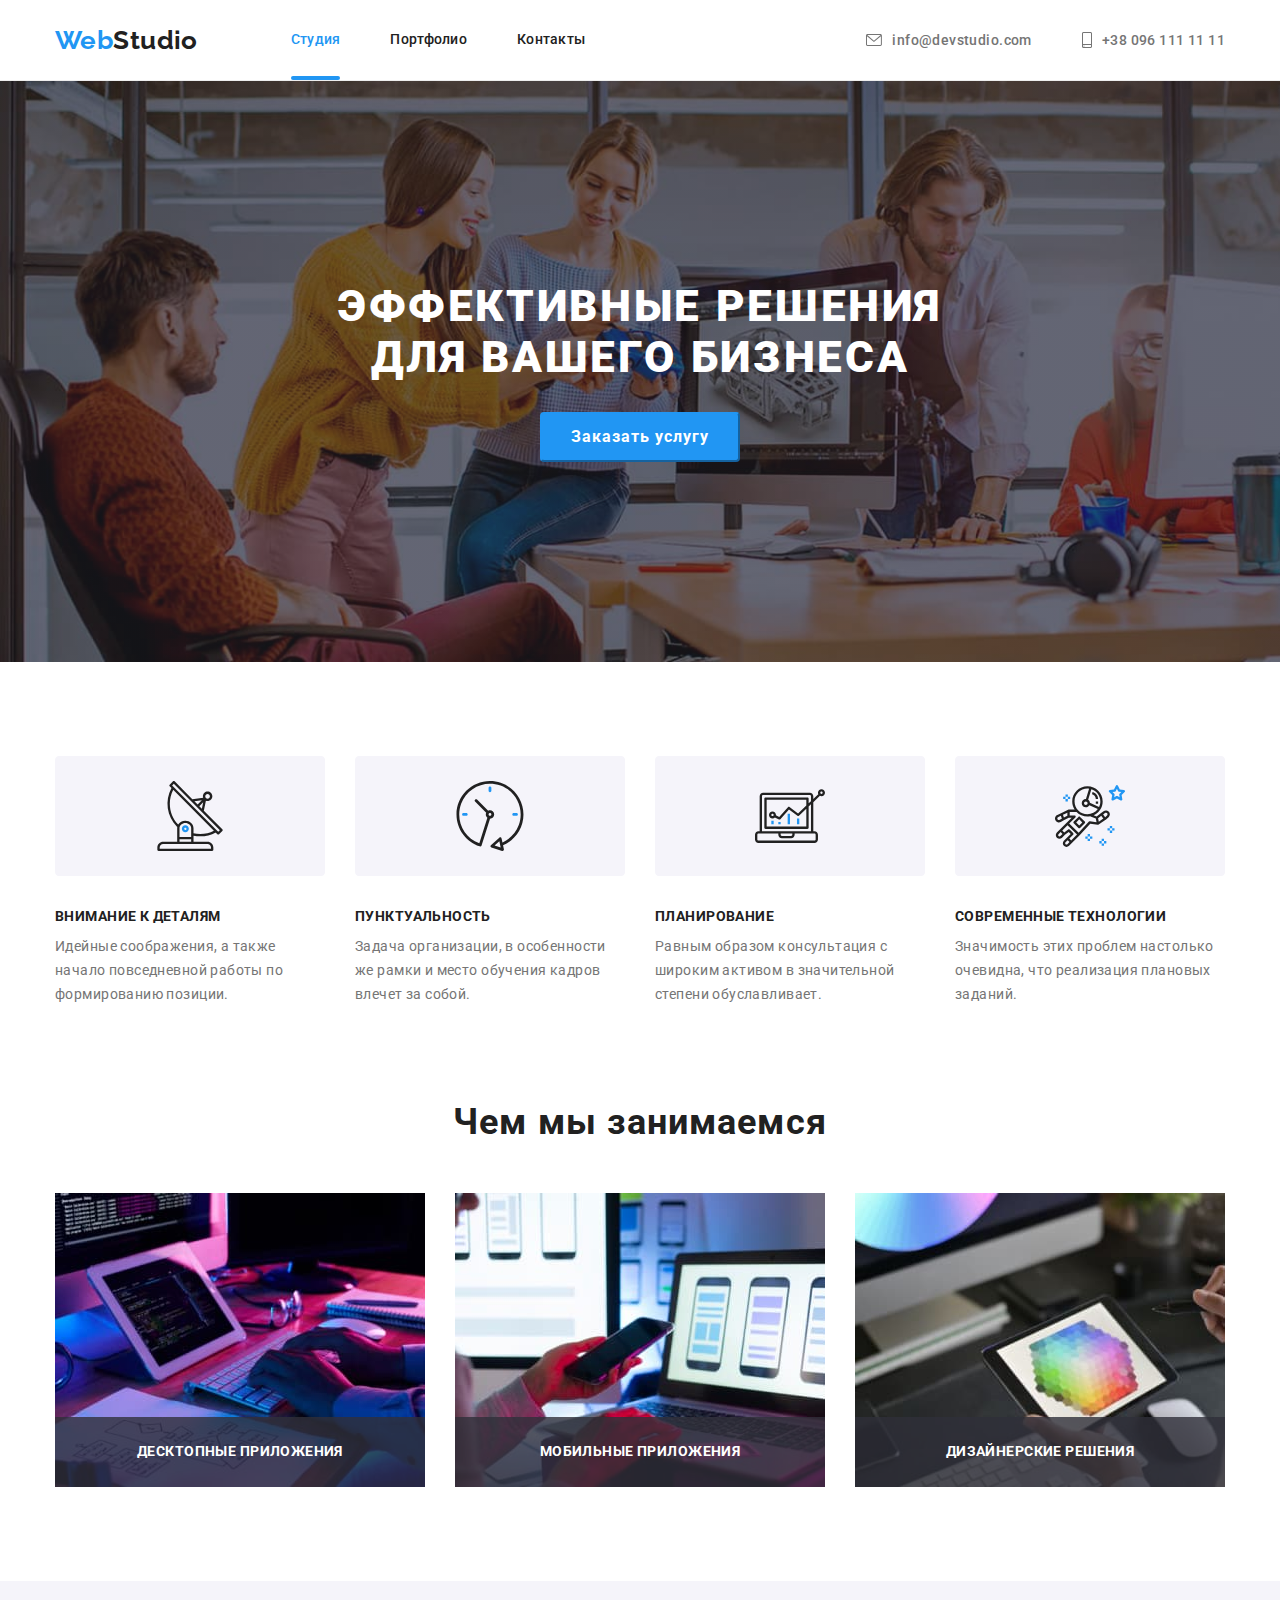
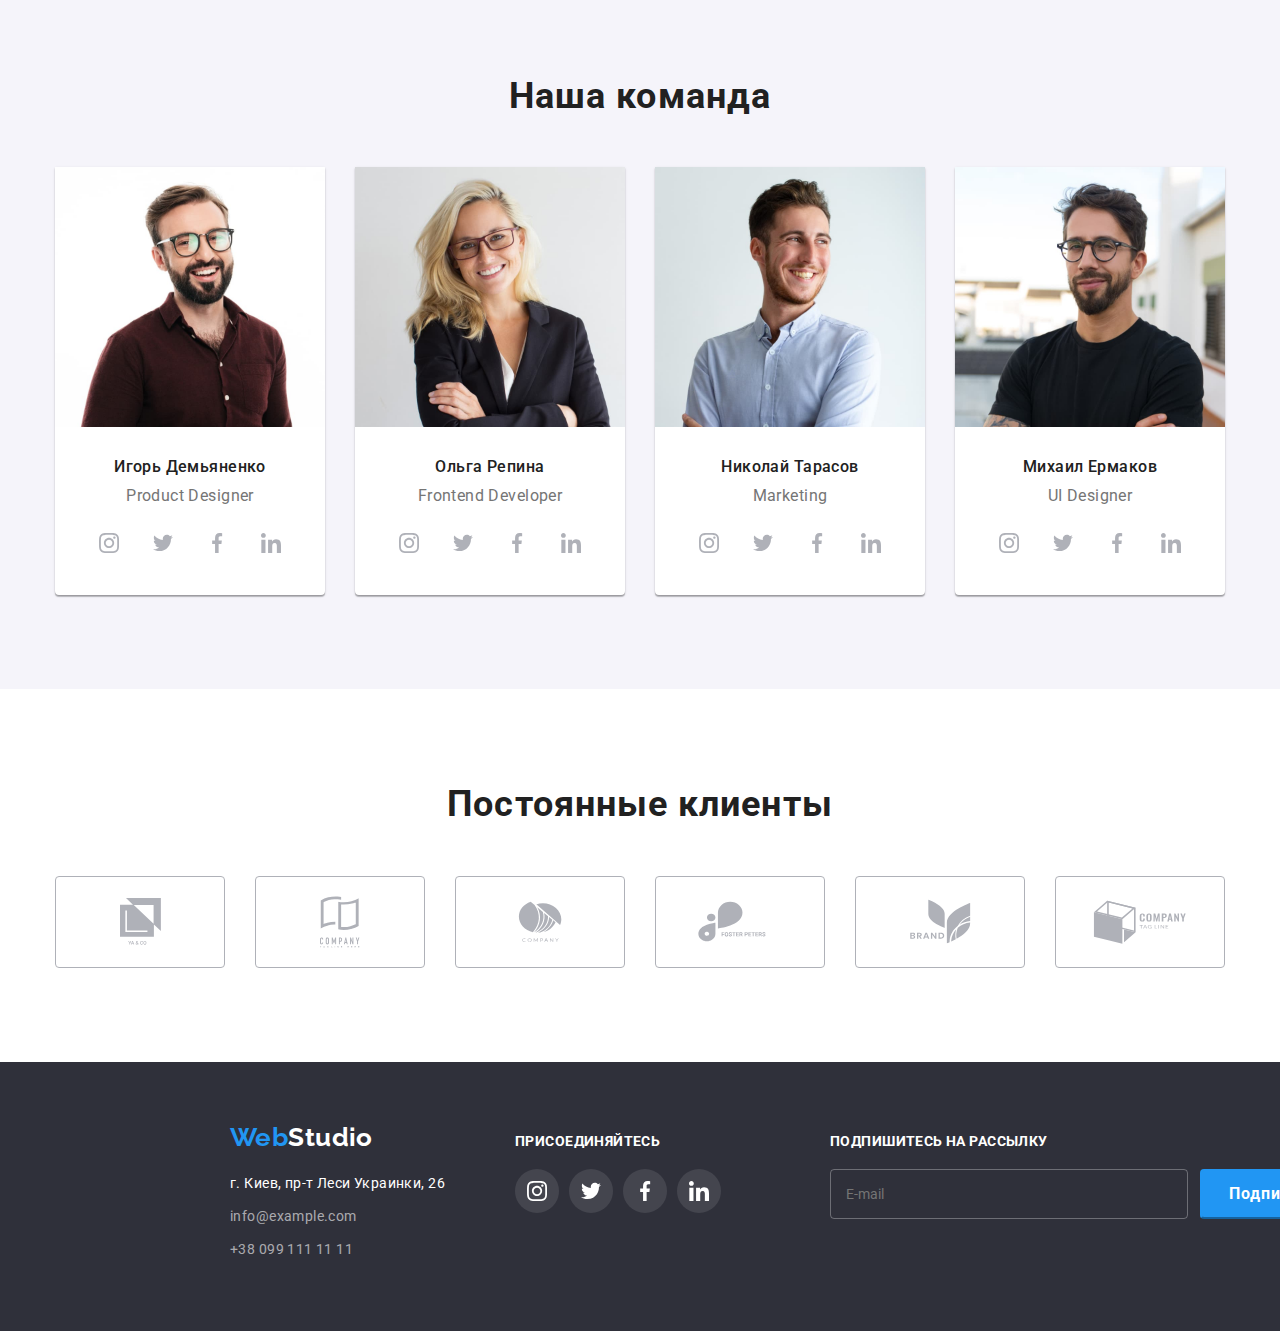
==== index.html @ 6d7db330 "final version" ====
<!DOCTYPE html>
<html lang="ru">
<head>
    <meta charset="UTF-8">
    <meta http-equiv="X-UA-Compatible" content="IE=edge">
    <meta name="viewport" content="width=device-width, initial-scale=1.0">
    <link rel="preconnect" href="https://fonts.googleapis.com">
    <link rel="preconnect" href="https://fonts.gstatic.com" crossorigin>
    <link href="https://fonts.googleapis.com/css2?family=Raleway:wght@700&family=Roboto:wght@400;500;700;900&display=swap" rel="stylesheet">
    <title>Студия</title>
    <link rel="stylesheet" href="https://cdnjs.cloudflare.com/ajax/libs/modern-normalize/1.1.0/modern-normalize.css">
    <link rel="stylesheet" href="./css/styles.css">
</head>
<body>
    

    <header class="header">
        <div class="container">
            <a href="/" class="header-logo">Web<span class="header-logo2">Studio</span></a>
        <nav class="header-nav">
            <ul class="header-nav-list list">
                <li class="header-nav-item"><a href="./index.html" class="header-nav-link link current">Студия</a></li>
                <li class="header-nav-item"><a href="./portfolio.html" class="header-nav-link link ">Портфолио</a></li>
                <li class="header-nav-item"><a href="" class="header-nav-link link">Контакты</a></li>
            </ul>
        </nav>

        <ul class="header-list list">
            <li class="header-contact-item"><a href="mailto:info@devstudio.com" class="header-contact link">
                <svg width="16" height="12" class="header-icon">
                    <use href="./images/symbol-defs.svg#icon-envelope"></use>
                </svg>
                info@devstudio.com</a></li>
            <li class="header-contact-item"><a href="tel:+380961111111" class="header-contact link">
                <svg width="10" height="16" class="header-icon">
                    <use href="./images/symbol-defs.svg#icon-smartphone"></use>
                </svg>
                +38 096 111 11 11</a></li>
        </ul>
    </div>
    </header>

    <main>
        <section class="hero">
            <div class="container">
            <h1 class="hero-title">Эффективные решения <br> для вашего бизнеса</h1>
            <button type="button" class="hero-btn calltoaction-btn " data-modal-open >Заказать услугу</button>
            </div>
        </section>
            

        <section class="advantages section">
            <div class="container">
            <h2 class="visually-hidden">Наши преимущества</h2>
        <ul class="advantages-list">
            <li class="advantages-item list">
                <svg class="advantages-icon">
                    <use href="./images/symbol-defs.svg#icon-antenna"></use>
                </svg>
            <h3 class="advantages-list-headers h3">Внимание к деталям</h3>
            <p class="advantages-list-text">Идейные соображения, а также начало повседневной работы по формированию позиции.</p>
            </li>
            <li class="advantages-item list">
                <svg class="advantages-icon">
                    <use href="./images/symbol-defs.svg#icon-clock"></use>
                </svg>
            <h3 class="advantages-list-headers h3">Пунктуальность</h3>
            <p class="advantages-list-text">Задача организации, в особенности же рамки и место обучения кадров влечет за собой.</p>
            </li>
            <li class="advantages-item list">
                <svg class="advantages-icon">
                    <use href="./images/symbol-defs.svg#icon-diagram"></use>
                </svg>
            <h3 class="advantages-list-headers h3">Планирование</h3>
            <p class="advantages-list-text">Равным образом консультация с широким активом в значительной степени обуславливает.</p>
            </li>
            <li class="advantages-item list">
                <svg class="advantages-icon">
                    <use href="./images/symbol-defs.svg#icon-astronaut"></use>
                </svg>
            <h3 class="advantages-list-headers h3">Современные технологии</h3>
            <p class="advantages-list-text">Значимость этих проблем настолько очевидна, что реализация плановых заданий.</p>
            </li>
        </ul>
        </div>
        </section>
        

        <section class="whatwedo section">
            <div class="container">
            <h2 class="whatwedo-title basic-title">Чем мы занимаемся</h2>
            <ul class="whatwedo-list list">
                <!-- <li class="whatwedo-item" >
                    <div class="whatwedo-item-description">
                    <img src="./images/actions1.jpg" alt="Десктопные приложения" width="370" class="whatwedo-img">
                    <p class="whatwedo-item-title h3">Десктопные приложения</p>
                    </div>
                </li> -->
                <li class="whatwedo-item" >
                    <img src="./images/actions1.jpg" alt="Десктопные приложения" width="370" class="whatwedo-img">
                    <p class="whatwedo-item-title h3">Десктопные приложения</p>
                </li>
                <li class="whatwedo-item" >
                   <img src="./images/actions2.jpg" alt="Мобильные приложения" width="370" class="whatwedo-img">
                    <p class="whatwedo-item-title h3">Мобильные приложения</p>
                </li>
                <li class="whatwedo-item" >
                    <img src="./images/actions3.jpg" alt="Дизайнерские решения" width="370" class="whatwedo-img">
                    <p class="whatwedo-item-title h3">Дизайнерские решения</p>
                </li>
            </ul>
            </div>
        </section>

        <section class="team section">
            <div class="container">
            <h2 class="team-title basic-title">Наша команда</h2>
            <ul class="team-list">
                <li class="team-list-item list">
                    <div class="team-description">
                    <img src="./images/team1.jpg" alt="Дизайнер" width="270" class="team-list-photo">
                    <div class="team-desctiption-text">
                    <p class="team-list-header">Игорь Демьяненко</p>
                    <p class="team-list-text">Product Designer</p>
                    <ul class="team-socmed-list list">
                        <li class="team-socmed-list-item"><a href="" class="team-socmed-item socmed-item">
                            <svg class="socmed-icon">
                                <use href="./images/symbol-defs.svg#icon-instagram"></use>
                            </svg>
                        </a></li>
                        <li class="team-socmed-list-item"><a href="" class="team-socmed-item socmed-item">
                            <svg class="socmed-icon">
                                <use href="./images/symbol-defs.svg#icon-twitter"></use>
                            </svg>
                        </a></li>
                        <li class="team-socmed-list-item"><a href="" class="team-socmed-item socmed-item">
                            <svg class="socmed-icon">
                                <use href="./images/symbol-defs.svg#icon-facebook"></use>
                            </svg>
                        </a></li>
                        <li class="team-socmed-list-item"><a href="" class="team-socmed-item socmed-item">
                            <svg class="socmed-icon">
                                <use href="./images/symbol-defs.svg#icon-linkedin"></use>
                            </svg>
                        </a></li>    
                        </ul>
                    </div>
                    </div>
                </li>
                <li class="team-list-item list">
                    <div class="team-description">
                    <img src="./images/team2.jpg" alt="Разработчик" width="270" class="team-list-photo">
                    <div class="team-desctiption-text">
                    <h3 class="team-list-header">Ольга Репина</h3>
                    <p class="team-list-text">Frontend Developer</p>
                    <ul class="team-socmed-list list">
                        <li class="team-socmed-list-item"><a href="" class="team-socmed-item socmed-item">
                            <svg class="socmed-icon">
                                <use href="./images/symbol-defs.svg#icon-instagram"></use>
                            </svg>
                        </a></li>
                        <li class="team-socmed-list-item"><a href="" class="team-socmed-item socmed-item">
                            <svg class="socmed-icon">
                                <use href="./images/symbol-defs.svg#icon-twitter"></use>
                            </svg>
                        </a></li>
                        <li class="team-socmed-list-item"><a href="" class="team-socmed-item socmed-item">
                            <svg class="socmed-icon">
                                <use href="./images/symbol-defs.svg#icon-facebook"></use>
                            </svg>
                        </a></li>
                        <li class="team-socmed-list-item"><a href="" class="team-socmed-item socmed-item">
                            <svg class="socmed-icon">
                                <use href="./images/symbol-defs.svg#icon-linkedin"></use>
                            </svg>
                        </a></li>    
                        </ul>
                    </div>
                    </div>
                </li>
                <li class="team-list-item list">
                    <div class="team-description">
                    <img src="./images/team3.jpg" alt="Маркетолог" width="270" class="team-list-photo">
                    <div class="team-desctiption-text">
                    <h3 class="team-list-header">Николай Тарасов</h3>
                    <p class="team-list-text">Marketing</p>
                    <ul class="team-socmed-list list">
                        <li class="team-socmed-list-item"><a href="" class="team-socmed-item socmed-item">
                            <svg class="socmed-icon">
                                <use href="./images/symbol-defs.svg#icon-instagram"></use>
                            </svg>
                        </a></li>
                        <li class="team-socmed-list-item"><a href="" class="team-socmed-item socmed-item">
                            <svg class="socmed-icon">
                                <use href="./images/symbol-defs.svg#icon-twitter"></use>
                            </svg>
                        </a></li>
                        <li class="team-socmed-list-item"><a href="" class="team-socmed-item socmed-item">
                            <svg class="socmed-icon">
                                <use href="./images/symbol-defs.svg#icon-facebook"></use>
                            </svg>
                        </a></li>
                        <li class="team-socmed-list-item"><a href="" class="team-socmed-item socmed-item">
                            <svg class="socmed-icon">
                                <use href="./images/symbol-defs.svg#icon-linkedin"></use>
                            </svg>
                        </a></li>    
                        </ul>
                    </div>
                    </div>
                </li>
                <li class="team-list-item list">
                    <div class="team-description">
                    <img src="./images/team4.jpg" alt="UI дизайнер" width="270" class="team-list-photo">
                        <div class="team-desctiption-text">
                    <h3 class="team-list-header">Михаил Ермаков</h3>
                    <p class="team-list-text">UI Designer</p>
                    <ul class="team-socmed-list list">
                        <li class="team-socmed-list-item"><a href="" class="team-socmed-item socmed-item">
                            <svg class="socmed-icon">
                                <use href="./images/symbol-defs.svg#icon-instagram"></use>
                            </svg>
                        </a></li>
                        <li class="team-socmed-list-item"><a href="" class="team-socmed-item socmed-item">
                            <svg class="socmed-icon">
                                <use href="./images/symbol-defs.svg#icon-twitter"></use>
                            </svg>
                        </a></li>
                        <li class="team-socmed-list-item"><a href="" class="team-socmed-item socmed-item">
                            <svg class="socmed-icon">
                                <use href="./images/symbol-defs.svg#icon-facebook"></use>
                            </svg>
                        </a></li>
                        <li class="team-socmed-list-item"><a href="" class="team-socmed-item socmed-item">
                            <svg class="socmed-icon">
                                <use href="./images/symbol-defs.svg#icon-linkedin"></use>
                            </svg>
                        </a></li>    
                        </ul>
                        </div>        
                    </div>
                </li>
            </ul>
        </div>
        </section>
        <section class="clients section">
            <div class="container">
                <h2 class="basic-title">Постоянные клиенты</h2>
                <ul class="clients-list list">
                    <li class="clients-item">
                        <a href="" class="clients-link">
                            <svg class="clients-icon"  width="41px" height="47px">
                                <use href="./images/symbol-defs.svg#icon-yaco"></use>
                            </svg>
                        </a>
                    </li>
                    <li class="clients-item">
                        <a href="" class="clients-link">
                            <svg class="clients-icon" width="40px" height="52px">
                                <use href="./images/symbol-defs.svg#icon-union"></use>
                            </svg>
                        </a>
                    </li>
                    <li class="clients-item">
                        <a href="" class="clients-link">
                            <svg class="clients-icon" width="44px" height="41px">
                                <use href="./images/symbol-defs.svg#icon-object"></use>
                            </svg>
                        </a>
                    </li>
                    <li class="clients-item">
                        <a href="" class="clients-link">
                            <svg class="clients-icon" width="84px" height="41px">
                                <use href="./images/symbol-defs.svg#icon-foster"></use>
                            </svg>
                        </a>
                    </li>
                    <li class="clients-item">
                        <a href="" class="clients-link">
                            <svg class="clients-icon" width="63px" height="45px">
                                <use href="./images/symbol-defs.svg#icon-brand"></use>
                            </svg>
                        </a>
                    </li>
                    <li class="clients-item">
                        <a href="" class="clients-link">
                            <svg class="clients-icon" width="94px" height="44px">
                                <use href="./images/symbol-defs.svg#icon-company"></use>
                            </svg>
                        </a>
                    </li>
                </ul>
            </div>
        </section>        
    </main>
    
        <footer class="footer">
            <div class="container footer-wrap">
                <div>
                <a href="/" class="footer-logo">Web<span class="footer-logo2">Studio</span></a>
                <address>
                    <ul class="footer-list list">
                        <li class="footer-item"><a href="https://goo.gl/maps/zTZSHsierRrtgQWT7" target="_blank" rel="noopener noindex nofollow" class="footer-link address">г. Киев, пр-т Леси Украинки, 26 </a></li>
                        <li class="footer-item contact"><a href="mailto:info@example.com" class="footer-link contact">info@example.com</a></li>
                        <li class="footer-item"><a href="tel:+380991111111" class="footer-link contact">+38 099 111 11 11</a></li>
                    </ul>
                </address>
                </div>

                <div class="footer-social">
                <p class="footer-title h3">Присоединяйтесь</p>
                <ul class="footer-socmed-list list ">
                    <li class="footer-socmed-list-item"><a href="" class="footer-socmed-item socmed-item">
                        <svg class="socmed-icon">
                            <use href="./images/symbol-defs.svg#icon-instagram"></use>
                        </svg>
                    </a></li>
                    <li class="footer-socmed-list-item"><a href="" class="footer-socmed-item socmed-item">
                        <svg class="socmed-icon">
                            <use href="./images/symbol-defs.svg#icon-twitter"></use>
                        </svg>
                    </a></li>
                    <li class="footer-socmed-list-item"><a href="" class="footer-socmed-item socmed-item">
                        <svg class="socmed-icon">
                            <use href="./images/symbol-defs.svg#icon-facebook"></use>
                        </svg>
                    </a></li>
                    <li class="footer-socmed-list-item"><a href="" class="footer-socmed-item socmed-item">
                        <svg class="socmed-icon">
                            <use href="./images/symbol-defs.svg#icon-linkedin"></use>
                        </svg>
                    </a></li>    
                    </ul>    
                </div>

                <div class="subscription">
                <p class="footer-title h3">Подпишитесь на рассылку</p>
                <form class="subscription-form">
                    <input type="email" name="user-email" placeholder="E-mail" class="user-email-inp" >
                    <button type="submit" class="calltoaction-btn subscribe-btn">Подписаться
                    <svg class="sub-svg"> 
                        <use href="./images/symbol-defs.svg#icon-send"></use>
                    </svg>
                    </button>
                </form>
                </div>
            </div>

        </footer>
        
        <div class="backdrop is-hidden" data-modal>
            <div class="modal">
                <p class="application-title">Оставьте свои данные, мы вам перезвоним</p> 
                <form class="application">
                    <div class="form-field">
                    <label class="application-input-title">Имя
                    <input type="text" class="application-input">
                    <svg class="app-svg">
                        <use href="./images/symbol-defs.svg#icon-person"></use>
                    </svg>
                    </label>
                    </div>
                        <div class="form-field">
                        <label class="application-input-title" >Телефон
                        <input type="tel" class="application-input">
                        <svg class="app-svg">
                        <use href="./images/symbol-defs.svg#icon-phone"></use>
                        </svg>
                        </label>
                        </div>
                    <div class="form-field">
                    <label class="application-input-title">Почта
                    <input type="email" class="application-input">
                    <svg class="app-svg">
                        <use href="./images/symbol-defs.svg#icon-email"></use>
                    </svg>
                    </label>
                    </div>
                            <div class="form-field">
                            <label class="application-input-title" >Комментарий
                            <textarea placeholder="Введите текст" class="application-comment"></textarea>
                            </label>
                            </div>
                            <div class="form-field form-field__checkbox">    
                                <input type="checkbox" name="policy" id="policy" value="" class="visually-hidden input-check"/>
                                <label for="policy" class="check-label">
                                    <svg class="check-svg" width="11" height="8">
                                        <use href="./images/symbol-defs.svg#icon-check"></use>
                                    </svg>
                                    Соглашаюсь с рассылкой и принимаю &ensp; <a href="/" class="policy-link"> Условия договора</a>
                                </label>
                            </div>    
                                <button type="submit" class="calltoaction-btn appl-btn">Отправить</button>
                </form>
                   <button class="modal-close-btn" data-modal-close>
                    <svg class="modal-close-btn-img">
                        <use href="./images/symbol-defs.svg#icon-close-black"></use>
                    </svg>
                </button>  
            </div>
        </div>
        <script src="./js/modal.js"></script>
</body>
</html>
---- css/styles.css ----
:root {
    --maintext-color:#212121;
    --secondtext-color:#757575;
    --accent-color:#2196F3;
    --light-text-color:#FFFFFF;
    --background-dark-color:#2F303A;
    --background-medium-color:#F5F4FA;
    --background-light-color:#E5E5E5;
    --background-main-color:#FFFFFF;
    --typical-margin:30px;
    --typical-padding:94px;
    --transition-duration:250ms;
    --transition-function: cubic-bezier(0.4, 0, 0.2, 1);

}
body{
    /* display: block; */
    font-family: Roboto, sans-serif;
    color:var(--maintext-color);
    font-size: 14px;
    letter-spacing: 0.03em;
    background: var(--background-main-color);
    }

    a {
        text-decoration:none;
    }
    h1, h2, h3, h4, p, ul {
        margin: 0;
        padding-left: 0;
    }

    img{
        display: block;
        max-width: 100%;
        height: auto;
    }

    textarea {
        resize: none;
    }

    .section {
    padding-bottom:var(--typical-padding);
    padding-top:var(--typical-padding);   

    }
    .container{
        width: 1200px;
        padding-left: 15px;
        /* border: 1px solid black; */
        padding-right: 15px;
        margin: 0 auto;
        /* display: block; */
    }

    .btn{
        font-family: inherit;
        text-align: center;
        cursor: pointer;
        border: transparent;
        border-radius: 4px;
        /* transition: background var(--transition-duration) var(--transition-function); */
        }
        
        .btn:hover,
        .btn:focus {
            background:var(--accent-color);
            color:var(--light-text-color);
            box-shadow: 0px 3px 1px rgba(0, 0, 0, 0.1), 0px 1px 2px rgba(0, 0, 0, 0.08), 0px 2px 2px rgba(0, 0, 0, 0.12);
        }
            
        *:hover{
            transition: background var(--transition-duration) var(--transition-function), color var(--transition-duration) var(--transition-function),
            box-shadow var(--transition-duration) var(--transition-function);
        }
/* -----------------------------------------HEADER------------------------------------------------------ */
.header {
/* max-width: 1600px;
height:80px;
padding-top: 24px;
padding-bottom: 25px; */
border-bottom: 1px solid #EEEEEE;

    
        }
        
.header .container{
    display: flex;
    align-items: center;
    }

    .header-nav-item {

        
    }
.header-nav-item:not(:last-child){
    margin-right: 50px;
}

/* .header-nav-link:hover  */
.header-nav-link.current::after{
content: "";
position: absolute;
bottom: 0;
display: block;
width: 100%;
height: 4px;
background-color: var(--accent-color);
border-radius: 2px;
    /* position: absolute;
    content: "";
    display: block;
background-image: url("../images/hover.svg");
background-repeat: no-repeat;
background-size: 100%;
height: 4px;
width: 100%;
margin-top: 28px; */
}

.header-contact-item:not(:last-child){
    margin-right: 50px;
}

.header-logo {
font-family: 'Raleway';
font-weight: 700;
font-size: 26px;
line-height: 1.19;
color: var(--accent-color);
}
.header-logo2 {
    color: var(--maintext-color);  
    margin-right: 93px;  
    }
.header-nav-list{
display: flex;
font-weight: 500;
line-height: 1.14;
letter-spacing: 0.02em;

}


.header-nav-link {
    color: var(--maintext-color);
    display: block;
    position: relative;
    font-weight: 500;
  font-size: 14px;
  line-height: 1.14;
  letter-spacing: 0.02em;
  padding-top: 32px;
  padding-bottom: 32px;
          }

.header-nav-link:hover, 
.header-contact:hover,
.header-nav-link:focus,
.header-contact:focus {
    color: var(--accent-color);
}

.header-nav-link.current{
color:var(--accent-color);
}

.header-list{
    display: flex;
    margin-left: auto;
}

.list{
list-style: none;
}

.header-contact {
display: flex;
align-items: center;
color: var(--secondtext-color);
font-weight: 500;
padding-top: 32px;
padding-bottom: 32px;

}

.header-icon{
    fill: currentColor;
    margin-right: 10px;
}
/* .header-contact::before{
    display: inline-flex;
    content: "";
    background-size: contain;
    background-repeat: no-repeat;
    align-items: center;
    margin-right: 10px;
    height: 30px;
    width: 30px;
} */
  /*  .header-contact-item:nth-child(1)>.header-contact::before{
    //background-image: url("../images/envelope.svg");

} 

.header-contact-item:nth-child(2)>.header-contact::before{
    background-image: url("../images/smartphone.svg");
}  */
/* ---------------------------------------------HERO------------------------------------------- */
.hero {
    background:var(--background-dark-color);
    margin: 0 auto;
    max-width: 1600px;
    background-image: linear-gradient(to right, rgba(47, 48, 58, 0.4),rgba(47, 48, 58, 0.4)), url(../images/hero-img.jpg);
    background-repeat: no-repeat;
    background-size: cover;
    padding: 200px 0;
    }

.hero .container{
    justify-content: center;
    }

.hero-title{
font-weight: 900;
font-size: 44px;
line-height: 1,36;
text-align: center;
letter-spacing: 0.06em;
text-transform: uppercase;
color: var(--light-text-color);
margin-bottom: var(--typical-margin);
}

.calltoaction-btn {
display: flex;
min-width: 200px;
height: 50px;
border-radius: 4px;
background: var(--accent-color);
font-family: inherit;
font-weight: 700;
font-size: 16px;
line-height: 1.88;
letter-spacing: 0.06em;
align-items: center;
justify-content: center;
color: var(--light-text-color);
margin: auto;
border-color: var(--accent-color);

}


.hero-btn:hover{
    background: var(--background-medium-color);
    color: var(--maintext-color);
}
/* -----------------------------------------------ADVANTAGES---------------------------------------------- */

.visually-hidden {
    clip: rect(0 0 0 0);
    clip-path: inset(50%);
    height: 1px;
    overflow: hidden;
    position: absolute;
    white-space: nowrap;
    width: 1px;
    }

.advantages-list{
    display: flex;
}

.advantages-item:not(:first-child){
    margin-left: 30px;
}

.h3{
    font-weight: 700;
    font-size: 14px;
    line-height: 1.14;
    text-transform: uppercase;
    margin-bottom: 10px;
}
.advantages-list-headers{

}

.advantages-list-text{
    max-width: 270px;
line-height: 1.71;
color: var(--secondtext-color);
}

.advantages-icon{
width: 270px;
height: 120px;
margin-bottom: var(--typical-margin);
}

.whatwedo{
    padding-top: 0;
    }

.whatwedo-list{
    display: flex;
}

.whatwedo-item {
    position: relative;
}

.whatwedo-item:not(:first-child) {
    margin-left: var(--typical-margin);
}

.whatwedo-item-title {
    position: absolute;
    display: flex;
    text-align: center;
    
    align-items: center;
    justify-content: center;
    margin-bottom: 0;
    bottom: 0;
    width: 100%;
    height: 70px;
    color: var(--light-text-color);
    background-color: rgba(47, 48, 58, 0.8);
    
}
    
    
.team{
background: var(--background-medium-color);
}

.basic-title{
font-size: 36px;
line-height: 1.17;
text-align: center;
margin-bottom: 50px;
letter-spacing: 0.03em;
}
.team-list{
    display: flex;
    flex-basis: calc((100%-120px)/4);
}

.team-list-item {
background: #FFFFFF;
box-shadow: 0px 1px 3px rgba(0, 0, 0, 0.12), 0px 1px 1px rgba(0, 0, 0, 0.14), 0px 2px 1px rgba(0, 0, 0, 0.2);
border-radius: 0px 0px 4px 4px;
max-width: 270px;

}

.team-list-item:not(:first-child){
margin-left: var(--typical-margin);
}

.team-socmed-list-item:not(:first-child){
margin-left: 10px;
}

.team-description{
    /* margin-bottom: var(--typical-margin); */
    }

.team-desctiption-text{
    padding: 30px 32px;

}
.team-list-photo {
    /* margin-bottom: var(--typical-margin); */
}

.team-list-header{
font-weight: 500;
font-size: 16px;
line-height: 1.19;
text-align: center;
margin-bottom: 10px;
}

.team-list-text{
    font-size: 16px;
    line-height: 1.19;
    text-align: center;
    color:var(--secondtext-color);
    margin-bottom: 16px;
}

.team-socmed-list{
    display: flex;
    /* margin-bottom: 30px; */
}

.socmed-item{
    display: flex;
    height: 44px;
    width: 44px;
    background-position: center;
    border-radius: 50%;
    justify-content: center;
    align-items: center;
    color:#AFB1B8;
        
}
.team-socmed-item{
    background-color: var(--background-main-color);
    
}

.socmed-icon{
    width: 20px;
    height: 20px;
    fill: currentColor;
}
.team-socmed-item:not(:first-child) {
margin-left: 10px;}

.team-socmed-item:hover{
    color: var(--light-text-color);
    background-color: var(--accent-color);
}
/* -----------------------CLIENTS------------------------- */
.clients-list{
display: flex;
}

.clients-item:not(:first-child){
margin-left: var(--typical-margin);
}

.clients-link{
display: flex;
width: 170px;
height: 92px;
border: 1px solid #AFB1B8;
box-sizing: border-box;
border-radius: 4px;
color: #AFB1B8;
justify-content: center;
}


.clients-icon{
align-self: center;    
fill:currentColor;
/* height: 40px; */
}

.clients-link:hover{
    color: var(--accent-color);
    border: 1px solid var(--accent-color);
}

.footer .container{
    display: flex;
    
    }
.footer{
    background: var(--background-dark-color);
    padding: 60px 215px;
 }

.footer-wrap{
    display: flex;
    /* justify-content: space-between; */
    align-items: baseline;
}


.footer-title{
    color: var(--light-text-color);
    margin-bottom: 20px;
    display: block;
}

.footer-item:nth-child(3){
margin-bottom: 0;
}


.user-email-inp {
display: block;
width: 358px;
Height: 50px;
border: 1px solid rgba(255, 255, 255, 0.3);
border-radius: 4px;    
background-color: transparent;
padding: 15px;
color: var(--light-text-color);
}

.footer-social{
    margin-left: 70px;
}
.footer-socmed-list{
    display: flex;
}

.footer-socmed-list-item:not(:first-child){
margin-left: 10px;
}

.footer-socmed-item{
    background-color: rgba(255, 255, 255, 0.1);
color: var(--light-text-color);
}
.footer-socmed-item:hover,
.footer-socmed-item:focus{
background-color: var(--accent-color);
}

.footer-socmed-icon{
 fill: currentColor;
/* background-color: rgba(255, 255, 255, 0.1); */
}

.footer-logo{
font-family: 'Raleway';
display: block;
font-weight: 700;
font-size: 26px;
line-height: 1.19;
color: var(--accent-color);
margin-bottom: 20px;
}
.footer-logo2{
    font-family: 'Raleway';
    font-weight: 700;
    font-size: 26px;
    line-height: 1.19;
    color: var(--background-main-color);    
}

.footer-link {
font-style: normal;
display: block;
font-weight: 400;
line-height: 1.71;
margin-bottom: 9px;
}


.footer-link.address {
color: var(--light-text-color);
}

.footer-link.contact{
color: rgba(255, 255, 255, 0.6);
}

.footer-link:hover,
.footer-link:focus {
color: var(--accent-color);
}

.subscription{
    margin-left: auto;
}
.subscription-form{
display: flex;
align-items: baseline;
}

.subscribe-btn{
    margin-left: 12px;
}

.sub-svg{
    display: inline-block;
    height: 24px;
    width: 24px;
    margin-left: 10px;
    
}
/* .subscribe-btn::after {
    content: '';
    width: 24px;
    height: 24px;
    margin-left: 10px;
    background-image: url("../images/send.svg");
}
 */
.portfolio-list-btn{
    display: flex;
    justify-content: center;
    margin-bottom: 50px;
}

.portfolio-list-projects{
display: flex;
flex-wrap: wrap;
margin-left: -30px;
margin-bottom: -30px;
}

.portfolio-item{
    margin-left: var(--typical-margin);
    margin-bottom: var(--typical-margin);
    flex-basis: calc((100% - 90px) / 3);
    }

.portfolio-item:hover{
    
}   

.portfolio-img-wrap{
    position: relative;
    overflow: hidden;
    /* padding: 63px 24px; */
    }

    .portfolio-overlay-content{
        padding: 63px 24px;
        Font-size: 18px;
        Line-height: 1.56;
        color: var(--light-text-color);
        /* Align: Left */
        /* Vertical align: Top */
        Letter spacing: 3%;
    }
    
.portfolio-overlay {
position: absolute;
background-color: var(--accent-color);
width: 100%;
height: 100%;
transform: translateY(0);
transition: transform var(--transition-duration) var(--transition-function);
}


.portfolio-link:hover .portfolio-overlay{
transform: translateY(-100%);
}

.portfolio-list-title {
font-size: 18px;
line-height: 2;
letter-spacing: 0.06em;
color: var(--maintext-color);
margin-bottom: 4px;
}

.portfolio-list-text{
font-weight: 400;
font-size: 16px;
line-height: 1.88;
color:var(--secondtext-color);
}

.portfolio-description{
    padding: ;
    box-sizing: border-box;
    padding: 20px 24px;
    border-left: 1px solid #EEEEEE;
    border-right: 1px solid #EEEEEE;;
    border-bottom: 1px solid #EEEEEE;;
}
 .portfolio-link{
    text-decoration:none;
    
} 

.portfolio-link:hover{
    display: block;
    box-shadow: 0px 1px 1px rgba(0, 0, 0, 0.12), 0px 4px 4px rgba(0, 0, 0, 0.06), 1px 4px 6px rgba(0, 0, 0, 0.16);
    
}

.portfolio-btn-item {
display: flex;    
height: 38px;
padding: 6px 22px;
font-weight: 500;
font-size: 16px;
line-height: 1.63;
}

.portfolio-btn-list:not(:first-child){
    margin-left: 8px;
}

.backdrop {
    position: fixed;
    top: 0;
    left: 0;
    background-color: rgba(0, 0, 0, 0.2);
    width: 100%;
    height: 100%;
    transition: opacity var(--transition-duration) var(--transition-function), visibility var(--transition-duration) var(--transition-function);
    /* transition: opacity var(--transition-duration) var(--transition-function); */
}


.modal{
padding: 40px;
position: absolute;
top: 50%;
left: 50%;
transform: translate(-50%, -50%);
width: 528px;
min-height: 581px;
background-color: var(--background-main-color);
border-radius: 4px;
}

.application{
    
}

.application-title{
font-weight: 700;
font-size: 20px;
line-height: 1.15;
text-align: center;
letter-spacing: 0.03em;
color: var(--maintext-color);
margin-bottom: 12px;
}

.form-field{
/* outline: 1px solid teal; */
position: relative;
}

.form-field:not(:last-child){
    margin-bottom: 10px;
}

.form-field:nth-child(4) {
    margin-bottom: 20px;
}

.form-field:nth-child(5){
margin-bottom: 30px;}

.application-comment{
outline: none;
display: block;    
width: 100%;
height: 120px;
margin-top: 4px;
border: 1px solid rgba(33, 33, 33, 0.2);
border-radius: 4px;
padding: 12px 16px;
transition: border-color var(--transition-duration) var(--transition-function);
}

.application-input-title{
    display: flex;
    flex-direction: column;
    font-weight: 400;
font-size: 12px;
line-height: 1.17;
letter-spacing: 0.01em;
color: var(--secondtext-color);    
}


.application-input-title:hover .app-svg{
    fill: var(--accent-color);
}

.application-input-title:hover .application-input{
    border-color: var(--accent-color);
}

.form-field:focus-within .app-svg{
    fill: var(--accent-color);
}

.form-field:focus-within > .application-input{
    border-color: var(--accent-color);
}

.application-input:focus-visible{
    border-color: var(--accent-color);
}

.application-input-title:hover .application-comment{
    border-color: var(--accent-color);
    
}

.application-input{
    outline: none;
    margin-top: 4px;
    width: 100%;
    padding: 15px 15px 15px 35px;
    /* height: 40px; */
    border: 1px solid rgba(33, 33, 33, 0.2);
    border-radius: 4px;
    transition: border-color var(--transition-duration) var(--transition-function);
    }

    .application label{
    /* margin-bottom: 4px; */
}

.check-label{
    font-weight: 400;
    font-size: 14px;
    line-height: 1.71;
    letter-spacing: 0.03em;
    color: var(--secondtext-color);
    display: flex;
    align-items: baseline;
    justify-content: center;
}

/* .check-label::before{
    content: '';
    width: 16px;
    height: 15px;
    border: 2px solid var(--maintext-color);
    border-radius: 2px;
    margin-right: 5px;
}

.input-check:checked +.check-label::before{
    background-color: var(--accent-color);
    border-color: var(--accent-color);
    background-image: url('../images/check.svg');
    background-repeat: no-repeat;
    background-position: center;
}
 */
.app-svg{
    position: absolute;
    bottom: 14px;
    left: 15px;
    height: 18px;
    width: 18px;
    fill: var(--maintext-color);
    transition: fill var(--transition-duration) var(--transition-function);
}

.check-label{

}

.check-svg{
    width: 16px;
    height: 15px;
    border: 2px solid var(--maintext-color);
    border-radius: 2px;
    margin-right: 5px;
    fill: transparent;
}

.input-check:checked +.check-label svg{
    background-color: var(--accent-color);
    border-color: var(--accent-color);
    fill: var(--light-text-color);
}

.appl-btn{
    border: none;
}

.backdrop.is-hidden {
    visibility:hidden;
    opacity: 0;
    pointer-events: none;
}

.modal-close-btn {
    position: absolute;
    right: 8px;
    top: 8px;
    width: 30px;
    height: 30px;
    border-radius: 50%;
    border: 1px solid rgba(0, 0, 0, 0.1);
    background-color: transparent;
    padding: 9px 10px;
    /* background-image: url("../images/symbol-defs.svg#icon-close-black"); */

}

.policy-link{
    color: var(--accent-color);
    text-decoration:underline;
}
.modal-close-btn-img {
    position: absolute;
    height: 18px;
    width: 18px;
    top: 50%;
    left: 50%;
    transform: translate(-50%, -50%);
    transition: fill var(--transition-duration) var(--transition-function);
    }

.modal-close-btn-img:hover{
    fill: var(--accent-color);
}
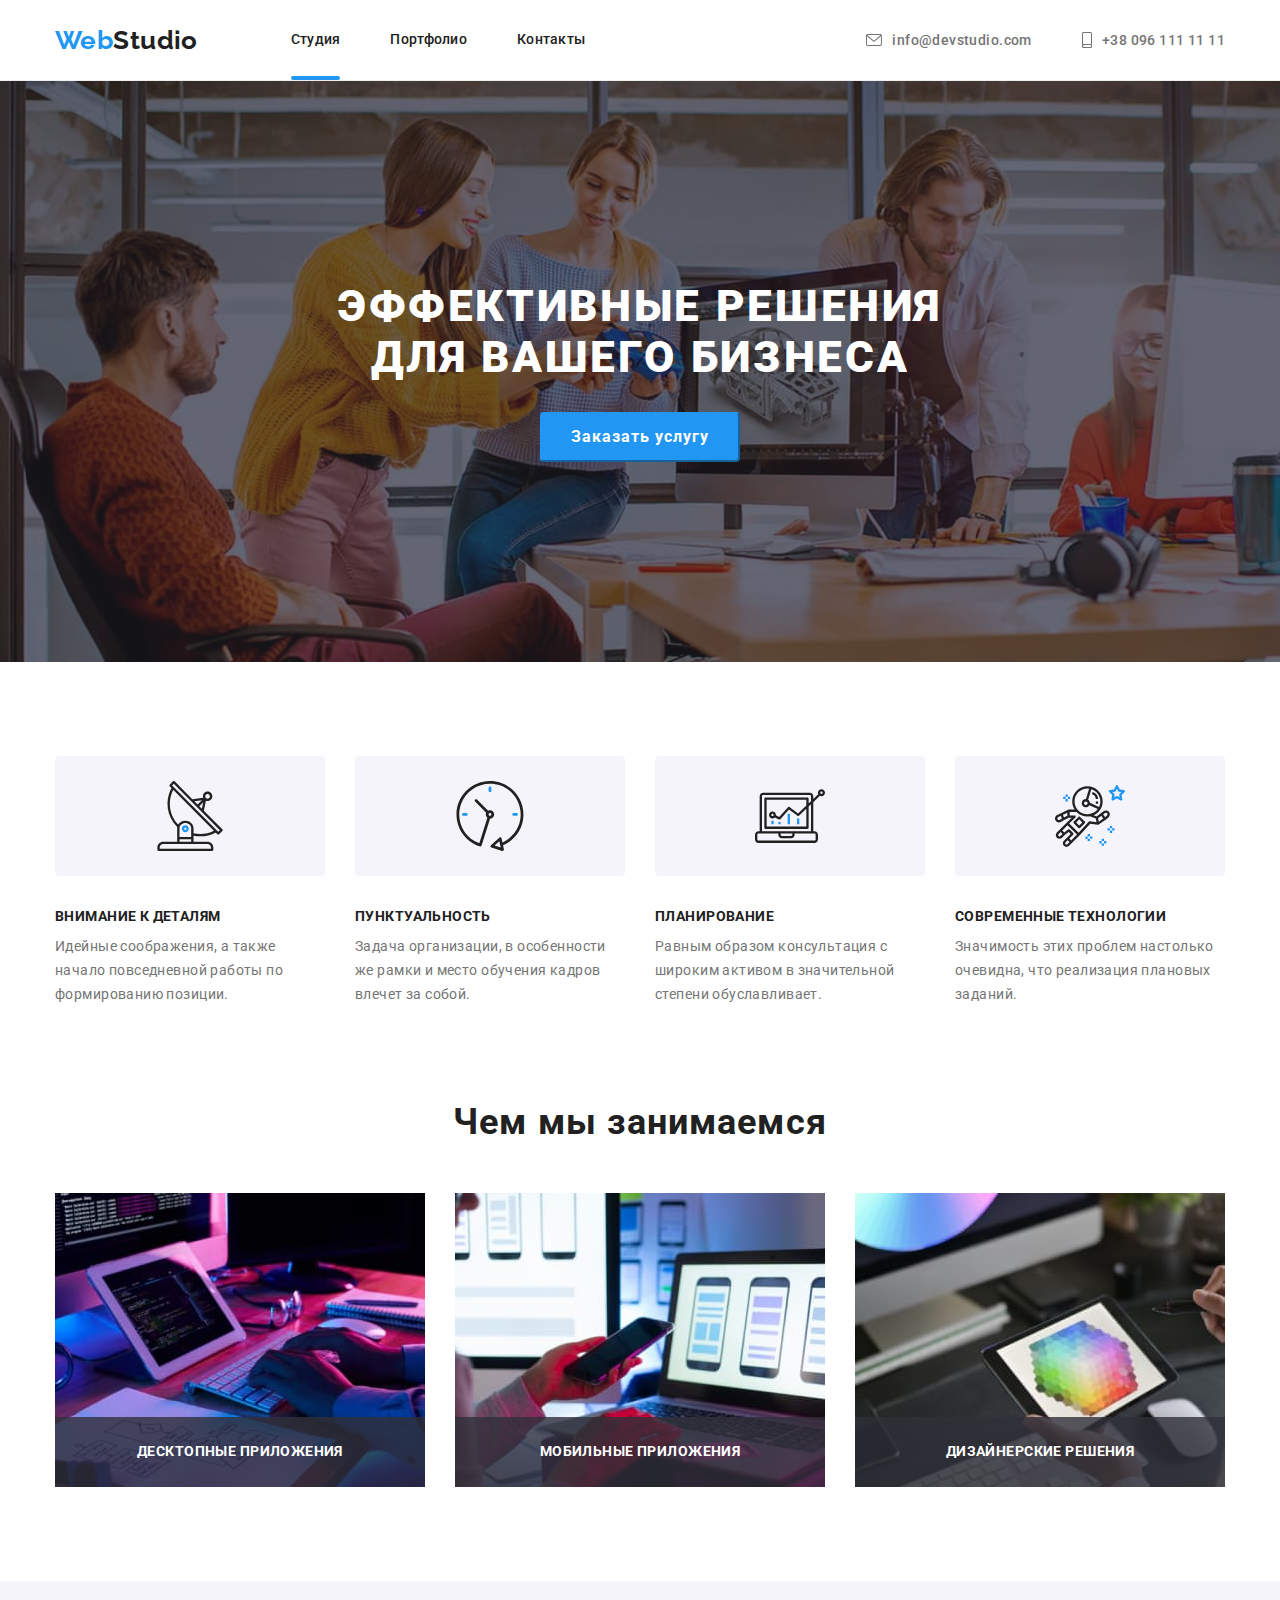
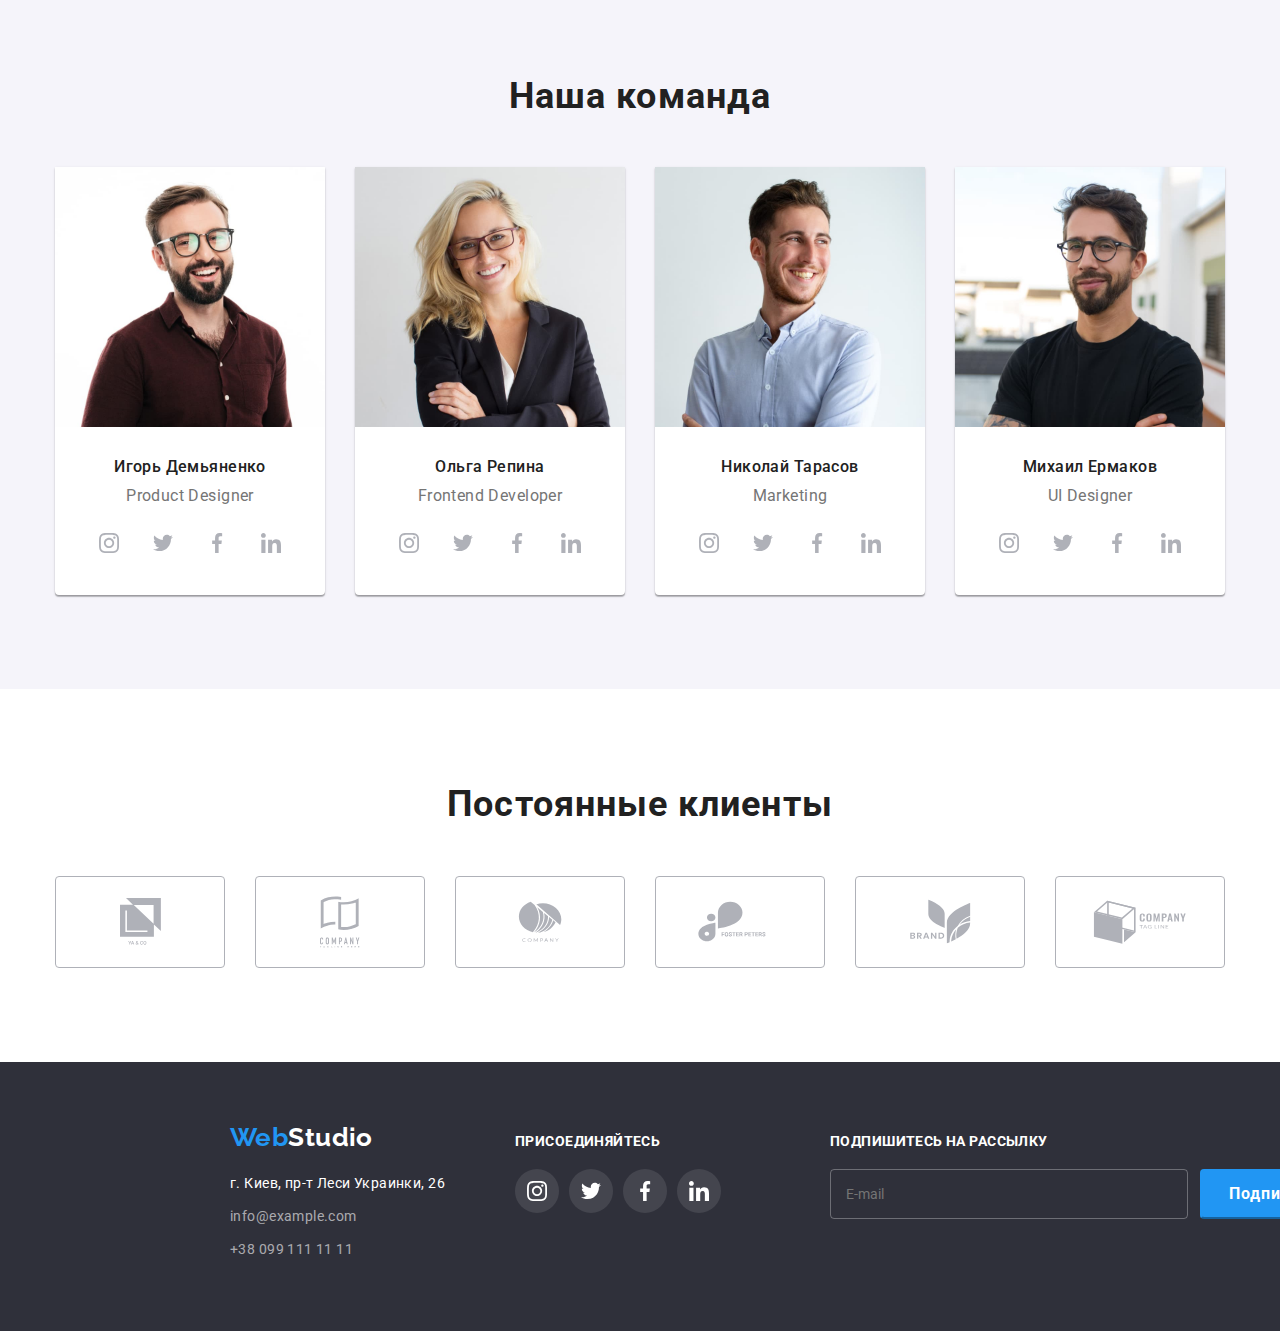
==== commit 366d747c: "bem done" ====
--- a/index.html
+++ b/index.html
@@ -16,23 +16,23 @@
 
     <header class="header">
         <div class="container">
-            <a href="/" class="header-logo">Web<span class="header-logo2">Studio</span></a>
-        <nav class="header-nav">
-            <ul class="header-nav-list list">
-                <li class="header-nav-item"><a href="./index.html" class="header-nav-link link current">Студия</a></li>
-                <li class="header-nav-item"><a href="./portfolio.html" class="header-nav-link link ">Портфолио</a></li>
-                <li class="header-nav-item"><a href="" class="header-nav-link link">Контакты</a></li>
+            <a href="/" class="logo-web">Web<span class="logo-studio header__logo-studio">Studio</span></a>
+        <nav>
+            <ul class="header__nav list">
+                <li class="header__nav-item"><a href="./index.html" class="header__nav-link link header__nav-link--active">Студия</a></li>
+                <li class="header__nav-item"><a href="./portfolio.html" class="header__nav-link link ">Портфолио</a></li>
+                <li class="header__nav-item"><a href="/" class="header__nav-link link">Контакты</a></li>
             </ul>
         </nav>
 
-        <ul class="header-list list">
-            <li class="header-contact-item"><a href="mailto:info@devstudio.com" class="header-contact link">
-                <svg width="16" height="12" class="header-icon">
+        <ul class="header__contacts list">
+            <li class="header__contact"><a href="mailto:info@devstudio.com" class="header__contact-link link">
+                <svg width="16" height="12" class="header__contact-icon">
                     <use href="./images/symbol-defs.svg#icon-envelope"></use>
                 </svg>
                 info@devstudio.com</a></li>
-            <li class="header-contact-item"><a href="tel:+380961111111" class="header-contact link">
-                <svg width="10" height="16" class="header-icon">
+            <li class="header__contact"><a href="tel:+380961111111" class="header__contact-link link">
+                <svg width="10" height="16" class="header__contact-icon">
                     <use href="./images/symbol-defs.svg#icon-smartphone"></use>
                 </svg>
                 +38 096 111 11 11</a></li>
@@ -123,23 +123,23 @@
                     <p class="team-list-header">Игорь Демьяненко</p>
                     <p class="team-list-text">Product Designer</p>
                     <ul class="team-socmed-list list">
-                        <li class="team-socmed-list-item"><a href="" class="team-socmed-item socmed-item">
-                            <svg class="socmed-icon">
+                        <li class="team-socmed-list-item"><a href="" class="team-socmed-item social-link">
+                            <svg class="social-icon">
                                 <use href="./images/symbol-defs.svg#icon-instagram"></use>
                             </svg>
                         </a></li>
-                        <li class="team-socmed-list-item"><a href="" class="team-socmed-item socmed-item">
-                            <svg class="socmed-icon">
+                        <li class="team-socmed-list-item"><a href="" class="team-socmed-item social-link">
+                            <svg class="social-icon">
                                 <use href="./images/symbol-defs.svg#icon-twitter"></use>
                             </svg>
                         </a></li>
-                        <li class="team-socmed-list-item"><a href="" class="team-socmed-item socmed-item">
-                            <svg class="socmed-icon">
+                        <li class="team-socmed-list-item"><a href="" class="team-socmed-item social-link">
+                            <svg class="social-icon">
                                 <use href="./images/symbol-defs.svg#icon-facebook"></use>
                             </svg>
                         </a></li>
-                        <li class="team-socmed-list-item"><a href="" class="team-socmed-item socmed-item">
-                            <svg class="socmed-icon">
+                        <li class="team-socmed-list-item"><a href="" class="team-socmed-item social-link">
+                            <svg class="social-icon">
                                 <use href="./images/symbol-defs.svg#icon-linkedin"></use>
                             </svg>
                         </a></li>    
@@ -154,23 +154,23 @@
                     <h3 class="team-list-header">Ольга Репина</h3>
                     <p class="team-list-text">Frontend Developer</p>
                     <ul class="team-socmed-list list">
-                        <li class="team-socmed-list-item"><a href="" class="team-socmed-item socmed-item">
-                            <svg class="socmed-icon">
+                        <li class="team-socmed-list-item"><a href="" class="team-socmed-item social-link">
+                            <svg class="social-icon">
                                 <use href="./images/symbol-defs.svg#icon-instagram"></use>
                             </svg>
                         </a></li>
-                        <li class="team-socmed-list-item"><a href="" class="team-socmed-item socmed-item">
-                            <svg class="socmed-icon">
+                        <li class="team-socmed-list-item"><a href="" class="team-socmed-item social-link">
+                            <svg class="social-icon">
                                 <use href="./images/symbol-defs.svg#icon-twitter"></use>
                             </svg>
                         </a></li>
-                        <li class="team-socmed-list-item"><a href="" class="team-socmed-item socmed-item">
-                            <svg class="socmed-icon">
+                        <li class="team-socmed-list-item"><a href="" class="team-socmed-item social-link">
+                            <svg class="social-icon">
                                 <use href="./images/symbol-defs.svg#icon-facebook"></use>
                             </svg>
                         </a></li>
-                        <li class="team-socmed-list-item"><a href="" class="team-socmed-item socmed-item">
-                            <svg class="socmed-icon">
+                        <li class="team-socmed-list-item"><a href="" class="team-socmed-item social-link">
+                            <svg class="social-icon">
                                 <use href="./images/symbol-defs.svg#icon-linkedin"></use>
                             </svg>
                         </a></li>    
@@ -185,23 +185,23 @@
                     <h3 class="team-list-header">Николай Тарасов</h3>
                     <p class="team-list-text">Marketing</p>
                     <ul class="team-socmed-list list">
-                        <li class="team-socmed-list-item"><a href="" class="team-socmed-item socmed-item">
-                            <svg class="socmed-icon">
+                        <li class="team-socmed-list-item"><a href="" class="team-socmed-item social-link">
+                            <svg class="social-icon">
                                 <use href="./images/symbol-defs.svg#icon-instagram"></use>
                             </svg>
                         </a></li>
-                        <li class="team-socmed-list-item"><a href="" class="team-socmed-item socmed-item">
-                            <svg class="socmed-icon">
+                        <li class="team-socmed-list-item"><a href="" class="team-socmed-item social-link">
+                            <svg class="social-icon">
                                 <use href="./images/symbol-defs.svg#icon-twitter"></use>
                             </svg>
                         </a></li>
-                        <li class="team-socmed-list-item"><a href="" class="team-socmed-item socmed-item">
-                            <svg class="socmed-icon">
+                        <li class="team-socmed-list-item"><a href="" class="team-socmed-item social-link">
+                            <svg class="social-icon">
                                 <use href="./images/symbol-defs.svg#icon-facebook"></use>
                             </svg>
                         </a></li>
-                        <li class="team-socmed-list-item"><a href="" class="team-socmed-item socmed-item">
-                            <svg class="socmed-icon">
+                        <li class="team-socmed-list-item"><a href="" class="team-socmed-item social-link">
+                            <svg class="social-icon">
                                 <use href="./images/symbol-defs.svg#icon-linkedin"></use>
                             </svg>
                         </a></li>    
@@ -216,23 +216,23 @@
                     <h3 class="team-list-header">Михаил Ермаков</h3>
                     <p class="team-list-text">UI Designer</p>
                     <ul class="team-socmed-list list">
-                        <li class="team-socmed-list-item"><a href="" class="team-socmed-item socmed-item">
-                            <svg class="socmed-icon">
+                        <li class="team-socmed-list-item"><a href="" class="team-socmed-item social-link">
+                            <svg class="social-icon">
                                 <use href="./images/symbol-defs.svg#icon-instagram"></use>
                             </svg>
                         </a></li>
-                        <li class="team-socmed-list-item"><a href="" class="team-socmed-item socmed-item">
-                            <svg class="socmed-icon">
+                        <li class="team-socmed-list-item"><a href="" class="team-socmed-item social-link">
+                            <svg class="social-icon">
                                 <use href="./images/symbol-defs.svg#icon-twitter"></use>
                             </svg>
                         </a></li>
-                        <li class="team-socmed-list-item"><a href="" class="team-socmed-item socmed-item">
-                            <svg class="socmed-icon">
+                        <li class="team-socmed-list-item"><a href="" class="team-socmed-item social-link">
+                            <svg class="social-icon">
                                 <use href="./images/symbol-defs.svg#icon-facebook"></use>
                             </svg>
                         </a></li>
-                        <li class="team-socmed-list-item"><a href="" class="team-socmed-item socmed-item">
-                            <svg class="socmed-icon">
+                        <li class="team-socmed-list-item"><a href="" class="team-socmed-item social-link">
+                            <svg class="social-icon">
                                 <use href="./images/symbol-defs.svg#icon-linkedin"></use>
                             </svg>
                         </a></li>    
@@ -295,38 +295,38 @@
     </main>
     
         <footer class="footer">
-            <div class="container footer-wrap">
-                <div>
-                <a href="/" class="footer-logo">Web<span class="footer-logo2">Studio</span></a>
+            <div class="container footer__wrap">
+                <div class="footer__contacts">
+                <a href="/" class="logo-web footer__logo-web">Web<span class="logo-studio footer__logo-studio">Studio</span></a>
                 <address>
-                    <ul class="footer-list list">
-                        <li class="footer-item"><a href="https://goo.gl/maps/zTZSHsierRrtgQWT7" target="_blank" rel="noopener noindex nofollow" class="footer-link address">г. Киев, пр-т Леси Украинки, 26 </a></li>
-                        <li class="footer-item contact"><a href="mailto:info@example.com" class="footer-link contact">info@example.com</a></li>
-                        <li class="footer-item"><a href="tel:+380991111111" class="footer-link contact">+38 099 111 11 11</a></li>
+                    <ul class="list">
+                        <li class="footer__contact-item"><a href="https://goo.gl/maps/zTZSHsierRrtgQWT7" target="_blank" rel="noopener noindex nofollow" class="footer__contact-link footer__contact-link--address">г. Киев, пр-т Леси Украинки, 26 </a></li>
+                        <li class="footer__contact-item"><a href="mailto:info@example.com" class="footer__contact-link footer__contact-link--contact">info@example.com</a></li>
+                        <li class="footer__contact-item"><a href="tel:+380991111111" class="footer__contact-link footer__contact-link--contact">+38 099 111 11 11</a></li>
                     </ul>
                 </address>
                 </div>
 
-                <div class="footer-social">
-                <p class="footer-title h3">Присоединяйтесь</p>
-                <ul class="footer-socmed-list list ">
-                    <li class="footer-socmed-list-item"><a href="" class="footer-socmed-item socmed-item">
-                        <svg class="socmed-icon">
+                <div class="footer__social">
+                <p class="footer__title h3">Присоединяйтесь</p>
+                <ul class="footer__social-list list ">
+                    <li class="footer__social-item"><a href="" class="social-link footer__social-link">
+                        <svg class="social-icon">
                             <use href="./images/symbol-defs.svg#icon-instagram"></use>
                         </svg>
                     </a></li>
-                    <li class="footer-socmed-list-item"><a href="" class="footer-socmed-item socmed-item">
-                        <svg class="socmed-icon">
+                    <li class="footer__social-item"><a href="" class="social-link footer__social-link">
+                        <svg class="social-icon">
                             <use href="./images/symbol-defs.svg#icon-twitter"></use>
                         </svg>
                     </a></li>
-                    <li class="footer-socmed-list-item"><a href="" class="footer-socmed-item socmed-item">
-                        <svg class="socmed-icon">
+                    <li class="footer__social-item"><a href="" class="social-link footer__social-link">
+                        <svg class="social-icon">
                             <use href="./images/symbol-defs.svg#icon-facebook"></use>
                         </svg>
                     </a></li>
-                    <li class="footer-socmed-list-item"><a href="" class="footer-socmed-item socmed-item">
-                        <svg class="socmed-icon">
+                    <li class="footer__social-item"><a href="" class="social-link footer__social-link">
+                        <svg class="social-icon">
                             <use href="./images/symbol-defs.svg#icon-linkedin"></use>
                         </svg>
                     </a></li>    
@@ -334,11 +334,11 @@
                 </div>
 
                 <div class="subscription">
-                <p class="footer-title h3">Подпишитесь на рассылку</p>
-                <form class="subscription-form">
-                    <input type="email" name="user-email" placeholder="E-mail" class="user-email-inp" >
-                    <button type="submit" class="calltoaction-btn subscribe-btn">Подписаться
-                    <svg class="sub-svg"> 
+                <p class="footer__title h3">Подпишитесь на рассылку</p>
+                <form class="subscription__form">
+                    <input type="email" name="user-email" placeholder="E-mail" class="subscription__inp" >
+                    <button type="submit" class="calltoaction-btn subscription__btn">Подписаться
+                    <svg class="subscription__svg"> 
                         <use href="./images/symbol-defs.svg#icon-send"></use>
                     </svg>
                     </button>
--- a/css/styles.css
+++ b/css/styles.css
@@ -91,16 +91,11 @@
     align-items: center;
     }
 
-    .header-nav-item {
-
-        
-    }
-.header-nav-item:not(:last-child){
+.header__nav-item:not(:last-child){
     margin-right: 50px;
 }
 
-/* .header-nav-link:hover  */
-.header-nav-link.current::after{
+.header__nav-link--active::after{
 content: "";
 position: absolute;
 bottom: 0;
@@ -120,22 +115,24 @@
 margin-top: 28px; */
 }
 
-.header-contact-item:not(:last-child){
+.header__contact:not(:last-child){
     margin-right: 50px;
 }
 
-.header-logo {
-font-family: 'Raleway';
-font-weight: 700;
-font-size: 26px;
-line-height: 1.19;
-color: var(--accent-color);
-}
-.header-logo2 {
+.logo-web {
+    display: block;
+    font-family: 'Raleway';
+    font-weight: 700;
+    font-size: 26px;
+    line-height: 1.19;
+    color: var(--accent-color);
+    }
+    
+.header__logo-studio {
     color: var(--maintext-color);  
     margin-right: 93px;  
     }
-.header-nav-list{
+.header__nav{
 display: flex;
 font-weight: 500;
 line-height: 1.14;
@@ -144,7 +141,7 @@
 }
 
 
-.header-nav-link {
+.header__nav-link {
     color: var(--maintext-color);
     display: block;
     position: relative;
@@ -156,18 +153,21 @@
   padding-bottom: 32px;
           }
 
-.header-nav-link:hover, 
-.header-contact:hover,
-.header-nav-link:focus,
-.header-contact:focus {
+.header__nav-link:hover, 
+.header__contact-link:hover,
+.header__nav-link:focus,
+.header__contact-link:focus {
     color: var(--accent-color);
 }
 
-.header-nav-link.current{
+.header__nav-link__active{
+    color:var(--accent-color);    
+}
+/* .header__nav-link.current{
 color:var(--accent-color);
 }
-
-.header-list{
+ */
+.header__contacts {
     display: flex;
     margin-left: auto;
 }
@@ -176,7 +176,7 @@
 list-style: none;
 }
 
-.header-contact {
+.header__contact-link {
 display: flex;
 align-items: center;
 color: var(--secondtext-color);
@@ -186,11 +186,11 @@
 
 }
 
-.header-icon{
+.header__contact-icon{
     fill: currentColor;
     margin-right: 10px;
 }
-/* .header-contact::before{
+/* .header__contact-link::before{
     display: inline-flex;
     content: "";
     background-size: contain;
@@ -200,12 +200,12 @@
     height: 30px;
     width: 30px;
 } */
-  /*  .header-contact-item:nth-child(1)>.header-contact::before{
+  /*  .header-contact:nth-child(1)>.header__contact-link::before{
     //background-image: url("../images/envelope.svg");
 
 } 
 
-.header-contact-item:nth-child(2)>.header-contact::before{
+.header-contact:nth-child(2)>.header__contact-link::before{
     background-image: url("../images/smartphone.svg");
 }  */
 /* ---------------------------------------------HERO------------------------------------------- */
@@ -399,7 +399,7 @@
     /* margin-bottom: 30px; */
 }
 
-.socmed-item{
+.social-link{
     display: flex;
     height: 44px;
     width: 44px;
@@ -415,7 +415,7 @@
     
 }
 
-.socmed-icon{
+.social-icon{
     width: 20px;
     height: 20px;
     fill: currentColor;
@@ -468,25 +468,26 @@
     padding: 60px 215px;
  }
 
-.footer-wrap{
+.footer__wrap{
     display: flex;
     /* justify-content: space-between; */
     align-items: baseline;
 }
 
 
-.footer-title{
+.footer__title{
     color: var(--light-text-color);
     margin-bottom: 20px;
     display: block;
 }
 
-.footer-item:nth-child(3){
+.footer__contact-item:nth-child(3){
 margin-bottom: 0;
 }
 
 
-.user-email-inp {
+.subscription__inp {
+outline: none;
 display: block;
 width: 358px;
 Height: 50px;
@@ -497,23 +498,24 @@
 color: var(--light-text-color);
 }
 
-.footer-social{
+.footer__social{
     margin-left: 70px;
 }
-.footer-socmed-list{
-    display: flex;
-}
-
-.footer-socmed-list-item:not(:first-child){
+.footer__social-list{
+    display: flex;
+}
+
+.footer__social-item:not(:first-child){
 margin-left: 10px;
 }
 
-.footer-socmed-item{
-    background-color: rgba(255, 255, 255, 0.1);
+.footer__social-link{
+background-color: rgba(255, 255, 255, 0.1);
 color: var(--light-text-color);
 }
-.footer-socmed-item:hover,
-.footer-socmed-item:focus{
+
+.footer__social-link:hover,
+.footer__social-link:focus{
 background-color: var(--accent-color);
 }
 
@@ -522,24 +524,15 @@
 /* background-color: rgba(255, 255, 255, 0.1); */
 }
 
-.footer-logo{
-font-family: 'Raleway';
-display: block;
-font-weight: 700;
-font-size: 26px;
-line-height: 1.19;
-color: var(--accent-color);
+.footer__logo-web{
 margin-bottom: 20px;
 }
-.footer-logo2{
-    font-family: 'Raleway';
-    font-weight: 700;
-    font-size: 26px;
-    line-height: 1.19;
+
+.footer__logo-studio{
     color: var(--background-main-color);    
 }
 
-.footer-link {
+.footer__contact-link {
 font-style: normal;
 display: block;
 font-weight: 400;
@@ -548,32 +541,32 @@
 }
 
 
-.footer-link.address {
+.footer__contact-link--address {
 color: var(--light-text-color);
 }
 
-.footer-link.contact{
+.footer__contact-link--contact{
 color: rgba(255, 255, 255, 0.6);
 }
 
-.footer-link:hover,
-.footer-link:focus {
+.footer__contact-link:hover,
+.footer__contact-link:focus {
 color: var(--accent-color);
 }
 
 .subscription{
     margin-left: auto;
 }
-.subscription-form{
+.subscription__form{
 display: flex;
 align-items: baseline;
 }
 
-.subscribe-btn{
+.subscription__btn {
     margin-left: 12px;
 }
 
-.sub-svg{
+.subscription__svg{
     display: inline-block;
     height: 24px;
     width: 24px;
@@ -607,9 +600,6 @@
     flex-basis: calc((100% - 90px) / 3);
     }
 
-.portfolio-item:hover{
-    
-}   
 
 .portfolio-img-wrap{
     position: relative;
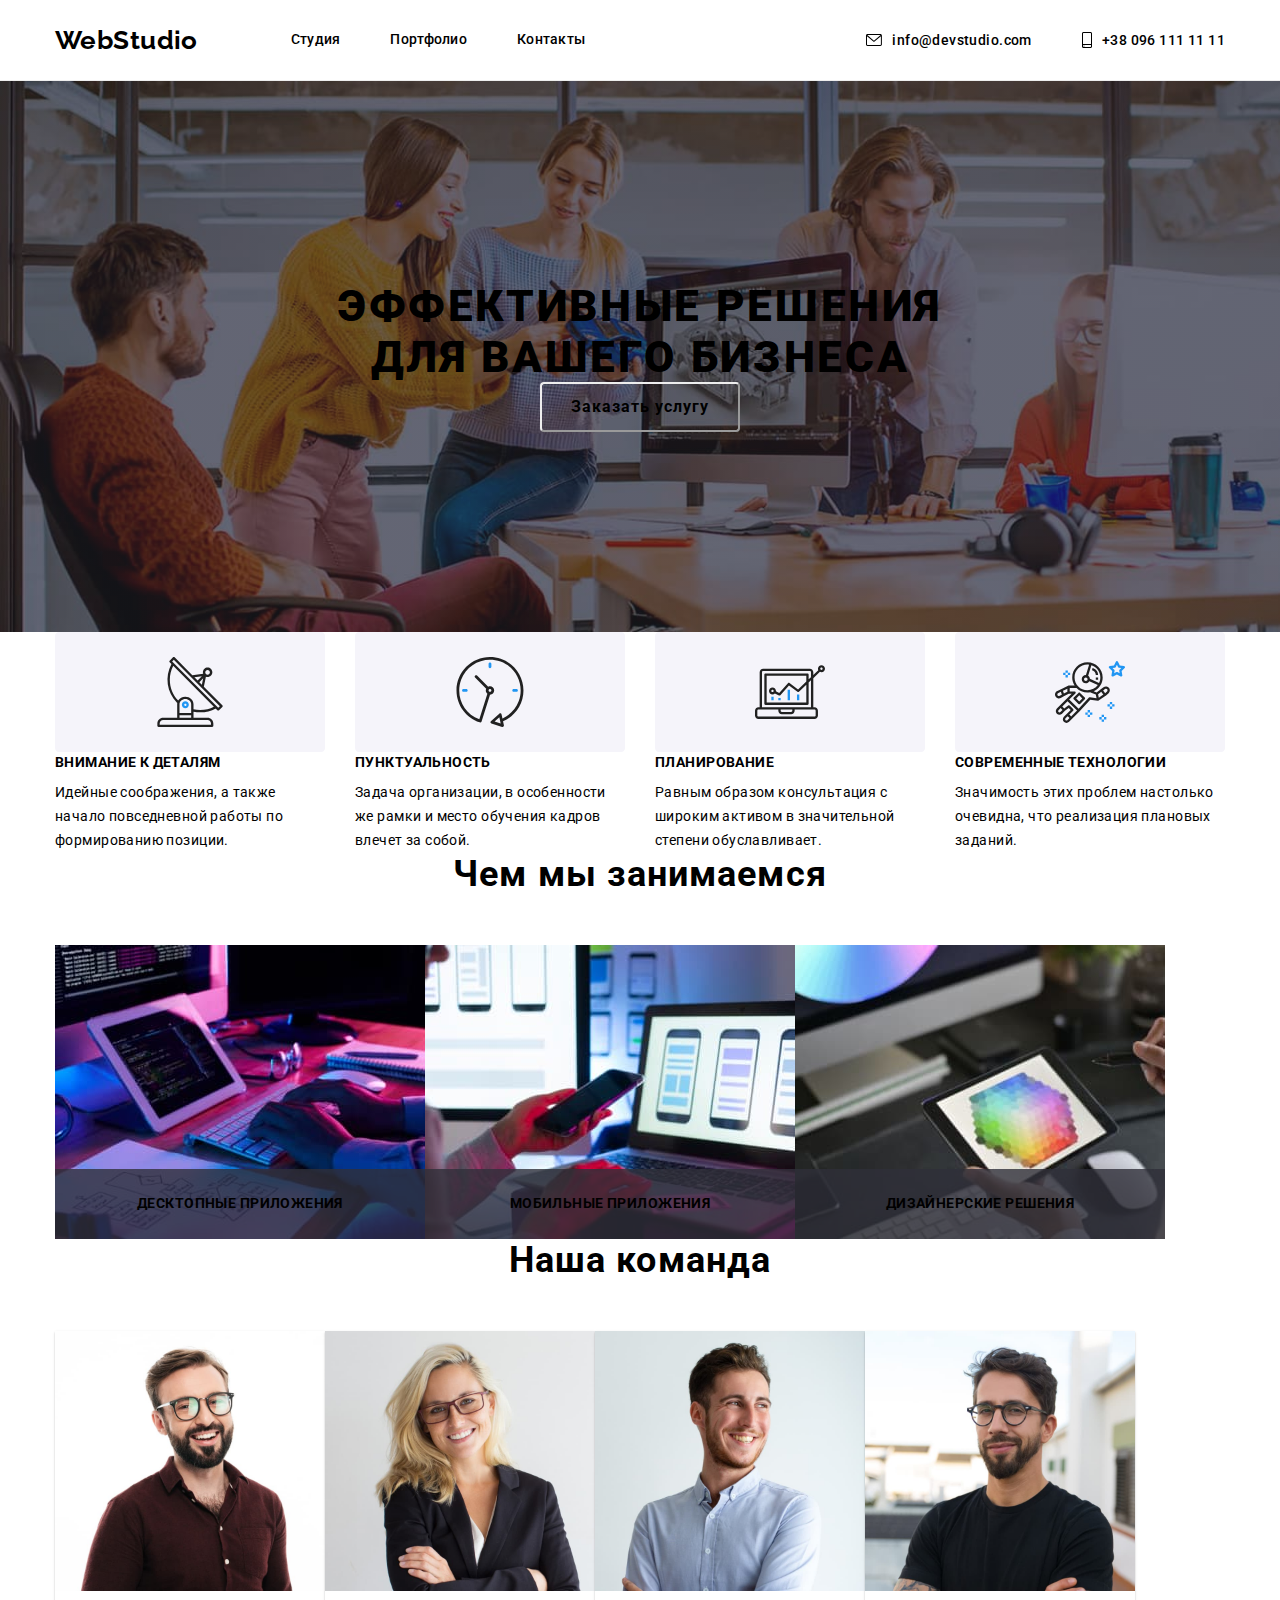
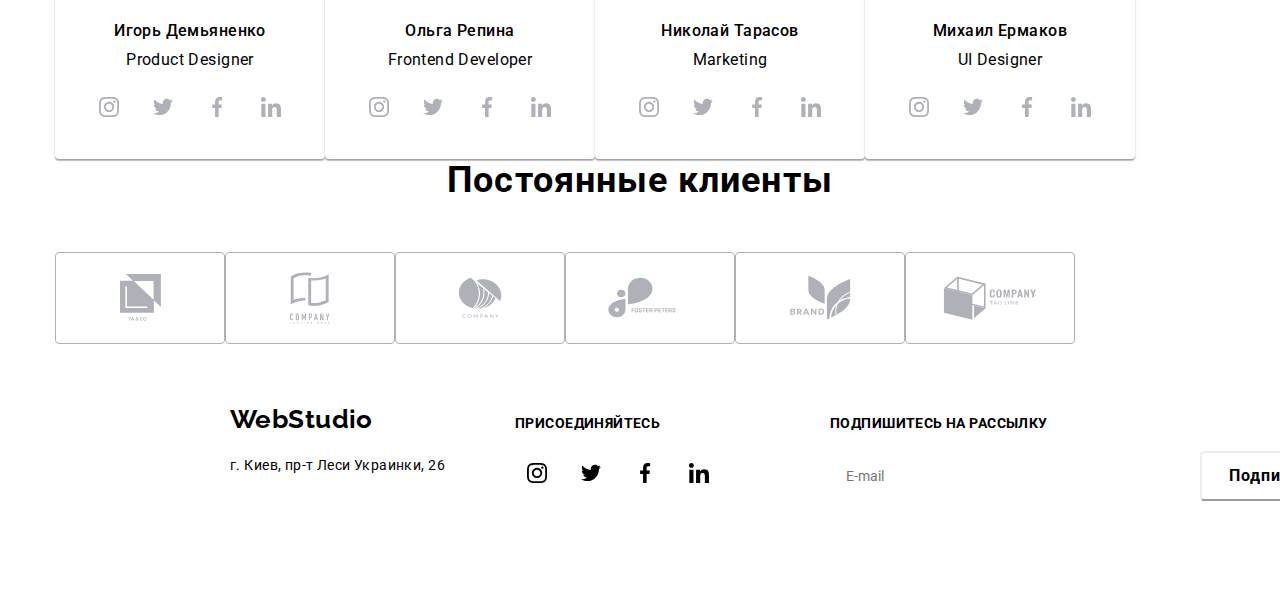
==== commit 4032b096: "1st step saas" ====
--- a/index.html
+++ b/index.html
@@ -10,6 +10,8 @@
     <title>Студия</title>
     <link rel="stylesheet" href="https://cdnjs.cloudflare.com/ajax/libs/modern-normalize/1.1.0/modern-normalize.css">
     <link rel="stylesheet" href="./css/styles.css">
+    <link rel="stylesheet" href="./sass/main.min.css">
+    <link rel="stylesheet" href="./sass/main.css">
 </head>
 <body>
     
--- a/css/styles.css
+++ b/css/styles.css
@@ -1,5 +1,4 @@
-   
-:root {
+/* :root {
     --maintext-color:#212121;
     --secondtext-color:#757575;
     --accent-color:#2196F3;
@@ -12,8 +11,25 @@
     --typical-padding:94px;
     --transition-duration:250ms;
     --transition-function: cubic-bezier(0.4, 0, 0.2, 1);
-
-}
+} */
+a {
+    text-decoration:none;
+}
+h1, h2, h3, h4, p, ul {
+    margin: 0;
+    padding-left: 0;
+}
+
+img{
+    display: block;
+    max-width: 100%;
+    height: auto;
+}
+
+textarea {
+    resize: none;
+}
+
 body{
     /* display: block; */
     font-family: Roboto, sans-serif;
@@ -23,23 +39,6 @@
     background: var(--background-main-color);
     }
 
-    a {
-        text-decoration:none;
-    }
-    h1, h2, h3, h4, p, ul {
-        margin: 0;
-        padding-left: 0;
-    }
-
-    img{
-        display: block;
-        max-width: 100%;
-        height: auto;
-    }
-
-    textarea {
-        resize: none;
-    }
 
     .section {
     padding-bottom:var(--typical-padding);
@@ -366,10 +365,6 @@
 margin-left: 10px;
 }
 
-.team-description{
-    /* margin-bottom: var(--typical-margin); */
-    }
-
 .team-desctiption-text{
     padding: 30px 32px;
 
@@ -612,9 +607,7 @@
         Font-size: 18px;
         Line-height: 1.56;
         color: var(--light-text-color);
-        /* Align: Left */
-        /* Vertical align: Top */
-        Letter spacing: 3%;
+        Letter spacing: 0.03;
     }
     
 .portfolio-overlay {
@@ -647,7 +640,7 @@
 }
 
 .portfolio-description{
-    padding: ;
+    padding: 0;
     box-sizing: border-box;
     padding: 20px 24px;
     border-left: 1px solid #EEEEEE;
--- a/sass/main.css
+++ b/sass/main.css
@@ -0,0 +1 @@
+/*# sourceMappingURL=main.css.map */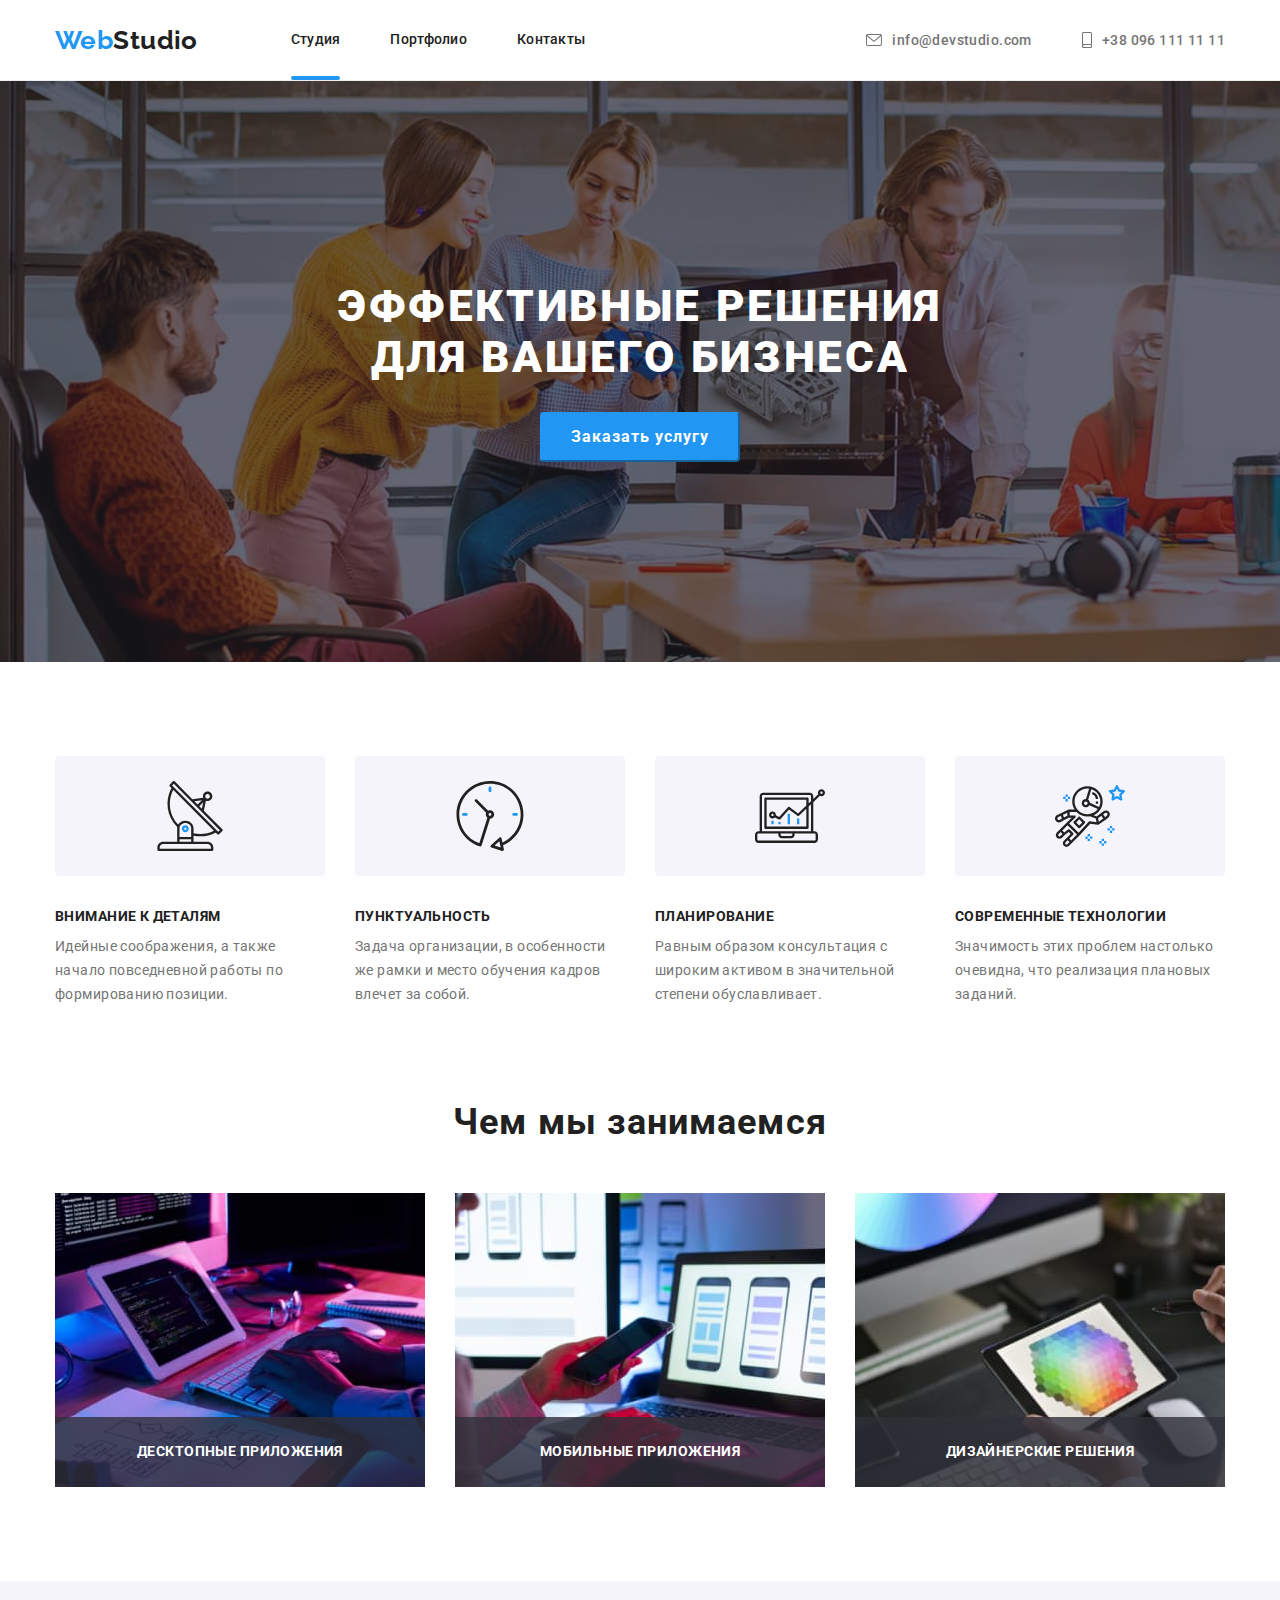
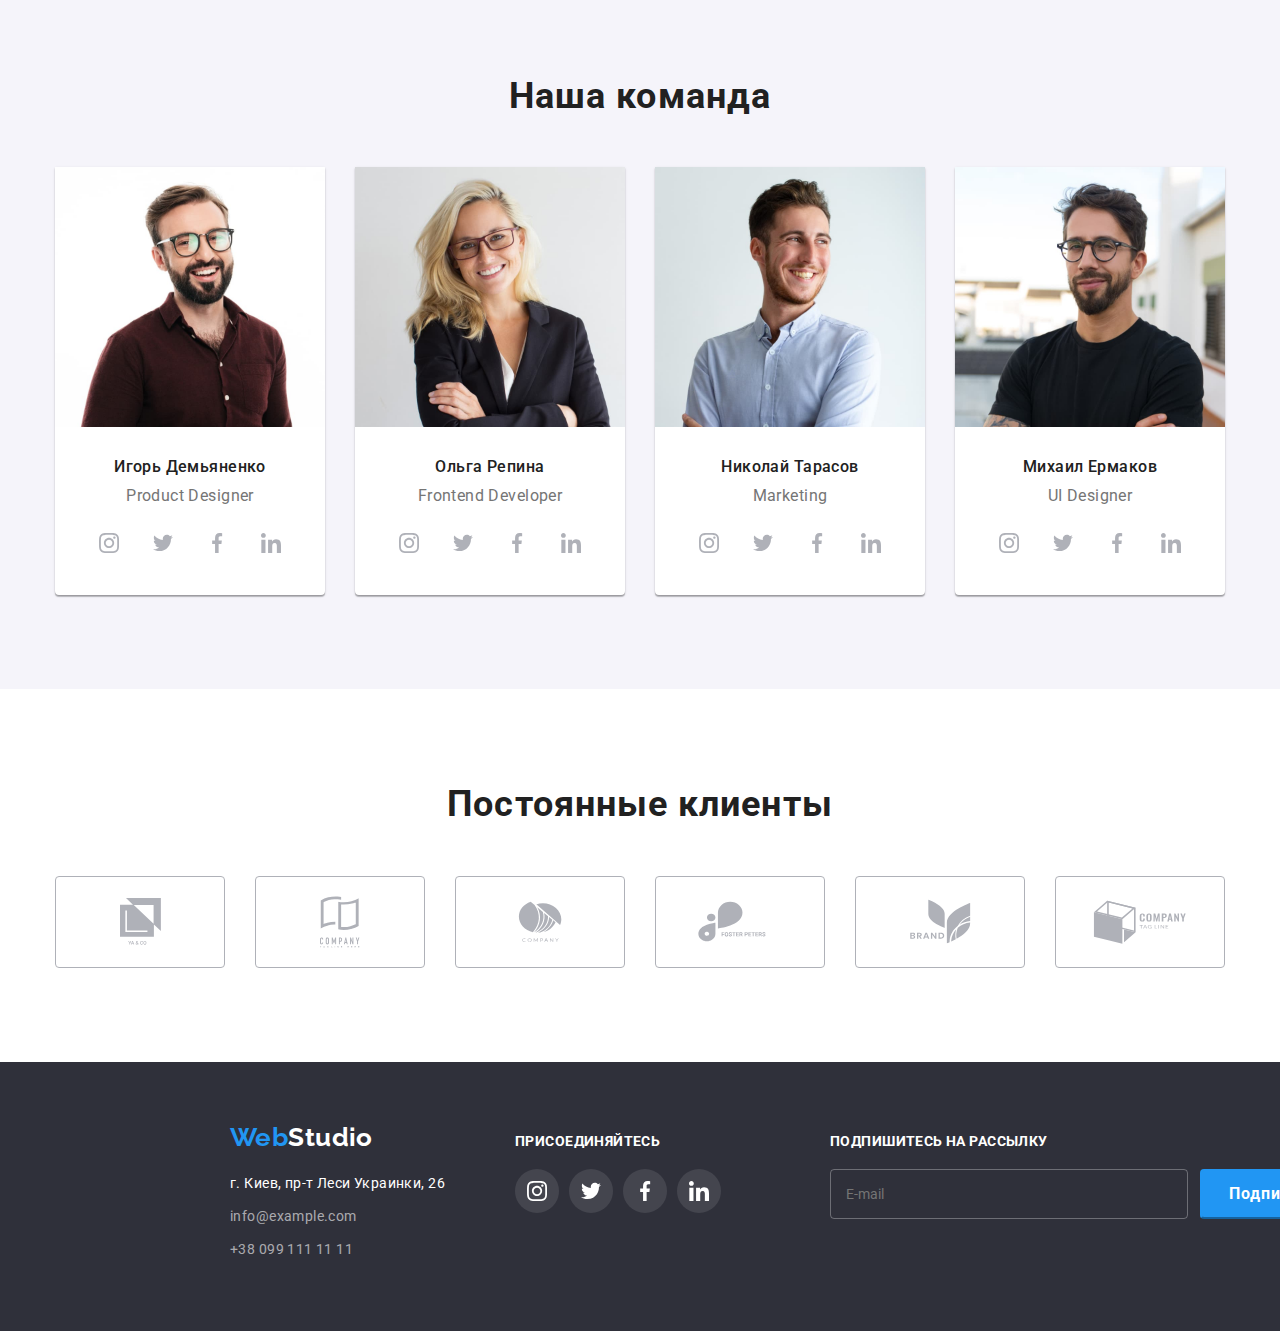
==== commit 9ba14b3e: "done_version1" ====
--- a/index.html
+++ b/index.html
@@ -10,8 +10,7 @@
     <title>Студия</title>
     <link rel="stylesheet" href="https://cdnjs.cloudflare.com/ajax/libs/modern-normalize/1.1.0/modern-normalize.css">
     <link rel="stylesheet" href="./css/styles.css">
-    <link rel="stylesheet" href="./sass/main.min.css">
-    <link rel="stylesheet" href="./sass/main.css">
+    <link rel="stylesheet" href="./css/main.min.css">
 </head>
 <body>
     
--- a/css/styles.css
+++ b/css/styles.css
@@ -1,888 +1 @@
-/* :root {
-    --maintext-color:#212121;
-    --secondtext-color:#757575;
-    --accent-color:#2196F3;
-    --light-text-color:#FFFFFF;
-    --background-dark-color:#2F303A;
-    --background-medium-color:#F5F4FA;
-    --background-light-color:#E5E5E5;
-    --background-main-color:#FFFFFF;
-    --typical-margin:30px;
-    --typical-padding:94px;
-    --transition-duration:250ms;
-    --transition-function: cubic-bezier(0.4, 0, 0.2, 1);
-} */
-a {
-    text-decoration:none;
-}
-h1, h2, h3, h4, p, ul {
-    margin: 0;
-    padding-left: 0;
-}
 
-img{
-    display: block;
-    max-width: 100%;
-    height: auto;
-}
-
-textarea {
-    resize: none;
-}
-
-body{
-    /* display: block; */
-    font-family: Roboto, sans-serif;
-    color:var(--maintext-color);
-    font-size: 14px;
-    letter-spacing: 0.03em;
-    background: var(--background-main-color);
-    }
-
-
-    .section {
-    padding-bottom:var(--typical-padding);
-    padding-top:var(--typical-padding);   
-
-    }
-    .container{
-        width: 1200px;
-        padding-left: 15px;
-        /* border: 1px solid black; */
-        padding-right: 15px;
-        margin: 0 auto;
-        /* display: block; */
-    }
-
-    .btn{
-        font-family: inherit;
-        text-align: center;
-        cursor: pointer;
-        border: transparent;
-        border-radius: 4px;
-        /* transition: background var(--transition-duration) var(--transition-function); */
-        }
-        
-        .btn:hover,
-        .btn:focus {
-            background:var(--accent-color);
-            color:var(--light-text-color);
-            box-shadow: 0px 3px 1px rgba(0, 0, 0, 0.1), 0px 1px 2px rgba(0, 0, 0, 0.08), 0px 2px 2px rgba(0, 0, 0, 0.12);
-        }
-            
-        *:hover{
-            transition: background var(--transition-duration) var(--transition-function), color var(--transition-duration) var(--transition-function),
-            box-shadow var(--transition-duration) var(--transition-function);
-        }
-/* -----------------------------------------HEADER------------------------------------------------------ */
-.header {
-/* max-width: 1600px;
-height:80px;
-padding-top: 24px;
-padding-bottom: 25px; */
-border-bottom: 1px solid #EEEEEE;
-
-    
-        }
-        
-.header .container{
-    display: flex;
-    align-items: center;
-    }
-
-.header__nav-item:not(:last-child){
-    margin-right: 50px;
-}
-
-.header__nav-link--active::after{
-content: "";
-position: absolute;
-bottom: 0;
-display: block;
-width: 100%;
-height: 4px;
-background-color: var(--accent-color);
-border-radius: 2px;
-    /* position: absolute;
-    content: "";
-    display: block;
-background-image: url("../images/hover.svg");
-background-repeat: no-repeat;
-background-size: 100%;
-height: 4px;
-width: 100%;
-margin-top: 28px; */
-}
-
-.header__contact:not(:last-child){
-    margin-right: 50px;
-}
-
-.logo-web {
-    display: block;
-    font-family: 'Raleway';
-    font-weight: 700;
-    font-size: 26px;
-    line-height: 1.19;
-    color: var(--accent-color);
-    }
-    
-.header__logo-studio {
-    color: var(--maintext-color);  
-    margin-right: 93px;  
-    }
-.header__nav{
-display: flex;
-font-weight: 500;
-line-height: 1.14;
-letter-spacing: 0.02em;
-
-}
-
-
-.header__nav-link {
-    color: var(--maintext-color);
-    display: block;
-    position: relative;
-    font-weight: 500;
-  font-size: 14px;
-  line-height: 1.14;
-  letter-spacing: 0.02em;
-  padding-top: 32px;
-  padding-bottom: 32px;
-          }
-
-.header__nav-link:hover, 
-.header__contact-link:hover,
-.header__nav-link:focus,
-.header__contact-link:focus {
-    color: var(--accent-color);
-}
-
-.header__nav-link__active{
-    color:var(--accent-color);    
-}
-/* .header__nav-link.current{
-color:var(--accent-color);
-}
- */
-.header__contacts {
-    display: flex;
-    margin-left: auto;
-}
-
-.list{
-list-style: none;
-}
-
-.header__contact-link {
-display: flex;
-align-items: center;
-color: var(--secondtext-color);
-font-weight: 500;
-padding-top: 32px;
-padding-bottom: 32px;
-
-}
-
-.header__contact-icon{
-    fill: currentColor;
-    margin-right: 10px;
-}
-/* .header__contact-link::before{
-    display: inline-flex;
-    content: "";
-    background-size: contain;
-    background-repeat: no-repeat;
-    align-items: center;
-    margin-right: 10px;
-    height: 30px;
-    width: 30px;
-} */
-  /*  .header-contact:nth-child(1)>.header__contact-link::before{
-    //background-image: url("../images/envelope.svg");
-
-} 
-
-.header-contact:nth-child(2)>.header__contact-link::before{
-    background-image: url("../images/smartphone.svg");
-}  */
-/* ---------------------------------------------HERO------------------------------------------- */
-.hero {
-    background:var(--background-dark-color);
-    margin: 0 auto;
-    max-width: 1600px;
-    background-image: linear-gradient(to right, rgba(47, 48, 58, 0.4),rgba(47, 48, 58, 0.4)), url(../images/hero-img.jpg);
-    background-repeat: no-repeat;
-    background-size: cover;
-    padding: 200px 0;
-    }
-
-.hero .container{
-    justify-content: center;
-    }
-
-.hero-title{
-font-weight: 900;
-font-size: 44px;
-line-height: 1,36;
-text-align: center;
-letter-spacing: 0.06em;
-text-transform: uppercase;
-color: var(--light-text-color);
-margin-bottom: var(--typical-margin);
-}
-
-.calltoaction-btn {
-display: flex;
-min-width: 200px;
-height: 50px;
-border-radius: 4px;
-background: var(--accent-color);
-font-family: inherit;
-font-weight: 700;
-font-size: 16px;
-line-height: 1.88;
-letter-spacing: 0.06em;
-align-items: center;
-justify-content: center;
-color: var(--light-text-color);
-margin: auto;
-border-color: var(--accent-color);
-
-}
-
-
-.hero-btn:hover{
-    background: var(--background-medium-color);
-    color: var(--maintext-color);
-}
-/* -----------------------------------------------ADVANTAGES---------------------------------------------- */
-
-.visually-hidden {
-    clip: rect(0 0 0 0);
-    clip-path: inset(50%);
-    height: 1px;
-    overflow: hidden;
-    position: absolute;
-    white-space: nowrap;
-    width: 1px;
-    }
-
-.advantages-list{
-    display: flex;
-}
-
-.advantages-item:not(:first-child){
-    margin-left: 30px;
-}
-
-.h3{
-    font-weight: 700;
-    font-size: 14px;
-    line-height: 1.14;
-    text-transform: uppercase;
-    margin-bottom: 10px;
-}
-.advantages-list-headers{
-
-}
-
-.advantages-list-text{
-    max-width: 270px;
-line-height: 1.71;
-color: var(--secondtext-color);
-}
-
-.advantages-icon{
-width: 270px;
-height: 120px;
-margin-bottom: var(--typical-margin);
-}
-
-.whatwedo{
-    padding-top: 0;
-    }
-
-.whatwedo-list{
-    display: flex;
-}
-
-.whatwedo-item {
-    position: relative;
-}
-
-.whatwedo-item:not(:first-child) {
-    margin-left: var(--typical-margin);
-}
-
-.whatwedo-item-title {
-    position: absolute;
-    display: flex;
-    text-align: center;
-    
-    align-items: center;
-    justify-content: center;
-    margin-bottom: 0;
-    bottom: 0;
-    width: 100%;
-    height: 70px;
-    color: var(--light-text-color);
-    background-color: rgba(47, 48, 58, 0.8);
-    
-}
-    
-    
-.team{
-background: var(--background-medium-color);
-}
-
-.basic-title{
-font-size: 36px;
-line-height: 1.17;
-text-align: center;
-margin-bottom: 50px;
-letter-spacing: 0.03em;
-}
-.team-list{
-    display: flex;
-    flex-basis: calc((100%-120px)/4);
-}
-
-.team-list-item {
-background: #FFFFFF;
-box-shadow: 0px 1px 3px rgba(0, 0, 0, 0.12), 0px 1px 1px rgba(0, 0, 0, 0.14), 0px 2px 1px rgba(0, 0, 0, 0.2);
-border-radius: 0px 0px 4px 4px;
-max-width: 270px;
-
-}
-
-.team-list-item:not(:first-child){
-margin-left: var(--typical-margin);
-}
-
-.team-socmed-list-item:not(:first-child){
-margin-left: 10px;
-}
-
-.team-desctiption-text{
-    padding: 30px 32px;
-
-}
-.team-list-photo {
-    /* margin-bottom: var(--typical-margin); */
-}
-
-.team-list-header{
-font-weight: 500;
-font-size: 16px;
-line-height: 1.19;
-text-align: center;
-margin-bottom: 10px;
-}
-
-.team-list-text{
-    font-size: 16px;
-    line-height: 1.19;
-    text-align: center;
-    color:var(--secondtext-color);
-    margin-bottom: 16px;
-}
-
-.team-socmed-list{
-    display: flex;
-    /* margin-bottom: 30px; */
-}
-
-.social-link{
-    display: flex;
-    height: 44px;
-    width: 44px;
-    background-position: center;
-    border-radius: 50%;
-    justify-content: center;
-    align-items: center;
-    color:#AFB1B8;
-        
-}
-.team-socmed-item{
-    background-color: var(--background-main-color);
-    
-}
-
-.social-icon{
-    width: 20px;
-    height: 20px;
-    fill: currentColor;
-}
-.team-socmed-item:not(:first-child) {
-margin-left: 10px;}
-
-.team-socmed-item:hover{
-    color: var(--light-text-color);
-    background-color: var(--accent-color);
-}
-/* -----------------------CLIENTS------------------------- */
-.clients-list{
-display: flex;
-}
-
-.clients-item:not(:first-child){
-margin-left: var(--typical-margin);
-}
-
-.clients-link{
-display: flex;
-width: 170px;
-height: 92px;
-border: 1px solid #AFB1B8;
-box-sizing: border-box;
-border-radius: 4px;
-color: #AFB1B8;
-justify-content: center;
-}
-
-
-.clients-icon{
-align-self: center;    
-fill:currentColor;
-/* height: 40px; */
-}
-
-.clients-link:hover{
-    color: var(--accent-color);
-    border: 1px solid var(--accent-color);
-}
-
-.footer .container{
-    display: flex;
-    
-    }
-.footer{
-    background: var(--background-dark-color);
-    padding: 60px 215px;
- }
-
-.footer__wrap{
-    display: flex;
-    /* justify-content: space-between; */
-    align-items: baseline;
-}
-
-
-.footer__title{
-    color: var(--light-text-color);
-    margin-bottom: 20px;
-    display: block;
-}
-
-.footer__contact-item:nth-child(3){
-margin-bottom: 0;
-}
-
-
-.subscription__inp {
-outline: none;
-display: block;
-width: 358px;
-Height: 50px;
-border: 1px solid rgba(255, 255, 255, 0.3);
-border-radius: 4px;    
-background-color: transparent;
-padding: 15px;
-color: var(--light-text-color);
-}
-
-.footer__social{
-    margin-left: 70px;
-}
-.footer__social-list{
-    display: flex;
-}
-
-.footer__social-item:not(:first-child){
-margin-left: 10px;
-}
-
-.footer__social-link{
-background-color: rgba(255, 255, 255, 0.1);
-color: var(--light-text-color);
-}
-
-.footer__social-link:hover,
-.footer__social-link:focus{
-background-color: var(--accent-color);
-}
-
-.footer-socmed-icon{
- fill: currentColor;
-/* background-color: rgba(255, 255, 255, 0.1); */
-}
-
-.footer__logo-web{
-margin-bottom: 20px;
-}
-
-.footer__logo-studio{
-    color: var(--background-main-color);    
-}
-
-.footer__contact-link {
-font-style: normal;
-display: block;
-font-weight: 400;
-line-height: 1.71;
-margin-bottom: 9px;
-}
-
-
-.footer__contact-link--address {
-color: var(--light-text-color);
-}
-
-.footer__contact-link--contact{
-color: rgba(255, 255, 255, 0.6);
-}
-
-.footer__contact-link:hover,
-.footer__contact-link:focus {
-color: var(--accent-color);
-}
-
-.subscription{
-    margin-left: auto;
-}
-.subscription__form{
-display: flex;
-align-items: baseline;
-}
-
-.subscription__btn {
-    margin-left: 12px;
-}
-
-.subscription__svg{
-    display: inline-block;
-    height: 24px;
-    width: 24px;
-    margin-left: 10px;
-    
-}
-/* .subscribe-btn::after {
-    content: '';
-    width: 24px;
-    height: 24px;
-    margin-left: 10px;
-    background-image: url("../images/send.svg");
-}
- */
-.portfolio-list-btn{
-    display: flex;
-    justify-content: center;
-    margin-bottom: 50px;
-}
-
-.portfolio-list-projects{
-display: flex;
-flex-wrap: wrap;
-margin-left: -30px;
-margin-bottom: -30px;
-}
-
-.portfolio-item{
-    margin-left: var(--typical-margin);
-    margin-bottom: var(--typical-margin);
-    flex-basis: calc((100% - 90px) / 3);
-    }
-
-
-.portfolio-img-wrap{
-    position: relative;
-    overflow: hidden;
-    /* padding: 63px 24px; */
-    }
-
-    .portfolio-overlay-content{
-        padding: 63px 24px;
-        Font-size: 18px;
-        Line-height: 1.56;
-        color: var(--light-text-color);
-        Letter spacing: 0.03;
-    }
-    
-.portfolio-overlay {
-position: absolute;
-background-color: var(--accent-color);
-width: 100%;
-height: 100%;
-transform: translateY(0);
-transition: transform var(--transition-duration) var(--transition-function);
-}
-
-
-.portfolio-link:hover .portfolio-overlay{
-transform: translateY(-100%);
-}
-
-.portfolio-list-title {
-font-size: 18px;
-line-height: 2;
-letter-spacing: 0.06em;
-color: var(--maintext-color);
-margin-bottom: 4px;
-}
-
-.portfolio-list-text{
-font-weight: 400;
-font-size: 16px;
-line-height: 1.88;
-color:var(--secondtext-color);
-}
-
-.portfolio-description{
-    padding: 0;
-    box-sizing: border-box;
-    padding: 20px 24px;
-    border-left: 1px solid #EEEEEE;
-    border-right: 1px solid #EEEEEE;;
-    border-bottom: 1px solid #EEEEEE;;
-}
- .portfolio-link{
-    text-decoration:none;
-    
-} 
-
-.portfolio-link:hover{
-    display: block;
-    box-shadow: 0px 1px 1px rgba(0, 0, 0, 0.12), 0px 4px 4px rgba(0, 0, 0, 0.06), 1px 4px 6px rgba(0, 0, 0, 0.16);
-    
-}
-
-.portfolio-btn-item {
-display: flex;    
-height: 38px;
-padding: 6px 22px;
-font-weight: 500;
-font-size: 16px;
-line-height: 1.63;
-}
-
-.portfolio-btn-list:not(:first-child){
-    margin-left: 8px;
-}
-
-.backdrop {
-    position: fixed;
-    top: 0;
-    left: 0;
-    background-color: rgba(0, 0, 0, 0.2);
-    width: 100%;
-    height: 100%;
-    transition: opacity var(--transition-duration) var(--transition-function), visibility var(--transition-duration) var(--transition-function);
-    /* transition: opacity var(--transition-duration) var(--transition-function); */
-}
-
-
-.modal{
-padding: 40px;
-position: absolute;
-top: 50%;
-left: 50%;
-transform: translate(-50%, -50%);
-width: 528px;
-min-height: 581px;
-background-color: var(--background-main-color);
-border-radius: 4px;
-}
-
-.application{
-    
-}
-
-.application-title{
-font-weight: 700;
-font-size: 20px;
-line-height: 1.15;
-text-align: center;
-letter-spacing: 0.03em;
-color: var(--maintext-color);
-margin-bottom: 12px;
-}
-
-.form-field{
-/* outline: 1px solid teal; */
-position: relative;
-}
-
-.form-field:not(:last-child){
-    margin-bottom: 10px;
-}
-
-.form-field:nth-child(4) {
-    margin-bottom: 20px;
-}
-
-.form-field:nth-child(5){
-margin-bottom: 30px;}
-
-.application-comment{
-outline: none;
-display: block;    
-width: 100%;
-height: 120px;
-margin-top: 4px;
-border: 1px solid rgba(33, 33, 33, 0.2);
-border-radius: 4px;
-padding: 12px 16px;
-transition: border-color var(--transition-duration) var(--transition-function);
-}
-
-.application-input-title{
-    display: flex;
-    flex-direction: column;
-    font-weight: 400;
-font-size: 12px;
-line-height: 1.17;
-letter-spacing: 0.01em;
-color: var(--secondtext-color);    
-}
-
-
-.application-input-title:hover .app-svg{
-    fill: var(--accent-color);
-}
-
-.application-input-title:hover .application-input{
-    border-color: var(--accent-color);
-}
-
-.form-field:focus-within .app-svg{
-    fill: var(--accent-color);
-}
-
-.form-field:focus-within > .application-input{
-    border-color: var(--accent-color);
-}
-
-.application-input:focus-visible{
-    border-color: var(--accent-color);
-}
-
-.application-input-title:hover .application-comment{
-    border-color: var(--accent-color);
-    
-}
-
-.application-input{
-    outline: none;
-    margin-top: 4px;
-    width: 100%;
-    padding: 15px 15px 15px 35px;
-    /* height: 40px; */
-    border: 1px solid rgba(33, 33, 33, 0.2);
-    border-radius: 4px;
-    transition: border-color var(--transition-duration) var(--transition-function);
-    }
-
-    .application label{
-    /* margin-bottom: 4px; */
-}
-
-.check-label{
-    font-weight: 400;
-    font-size: 14px;
-    line-height: 1.71;
-    letter-spacing: 0.03em;
-    color: var(--secondtext-color);
-    display: flex;
-    align-items: baseline;
-    justify-content: center;
-}
-
-/* .check-label::before{
-    content: '';
-    width: 16px;
-    height: 15px;
-    border: 2px solid var(--maintext-color);
-    border-radius: 2px;
-    margin-right: 5px;
-}
-
-.input-check:checked +.check-label::before{
-    background-color: var(--accent-color);
-    border-color: var(--accent-color);
-    background-image: url('../images/check.svg');
-    background-repeat: no-repeat;
-    background-position: center;
-}
- */
-.app-svg{
-    position: absolute;
-    bottom: 14px;
-    left: 15px;
-    height: 18px;
-    width: 18px;
-    fill: var(--maintext-color);
-    transition: fill var(--transition-duration) var(--transition-function);
-}
-
-.check-label{
-
-}
-
-.check-svg{
-    width: 16px;
-    height: 15px;
-    border: 2px solid var(--maintext-color);
-    border-radius: 2px;
-    margin-right: 5px;
-    fill: transparent;
-}
-
-.input-check:checked +.check-label svg{
-    background-color: var(--accent-color);
-    border-color: var(--accent-color);
-    fill: var(--light-text-color);
-}
-
-.appl-btn{
-    border: none;
-}
-
-.backdrop.is-hidden {
-    visibility:hidden;
-    opacity: 0;
-    pointer-events: none;
-}
-
-.modal-close-btn {
-    position: absolute;
-    right: 8px;
-    top: 8px;
-    width: 30px;
-    height: 30px;
-    border-radius: 50%;
-    border: 1px solid rgba(0, 0, 0, 0.1);
-    background-color: transparent;
-    padding: 9px 10px;
-    /* background-image: url("../images/symbol-defs.svg#icon-close-black"); */
-
-}
-
-.policy-link{
-    color: var(--accent-color);
-    text-decoration:underline;
-}
-.modal-close-btn-img {
-    position: absolute;
-    height: 18px;
-    width: 18px;
-    top: 50%;
-    left: 50%;
-    transform: translate(-50%, -50%);
-    transition: fill var(--transition-duration) var(--transition-function);
-    }
-
-.modal-close-btn-img:hover{
-    fill: var(--accent-color);
-}
--- a/css/main.min.css
+++ b/css/main.min.css
@@ -0,0 +1 @@
+:root{--maintext-color:#212121;--secondtext-color:#757575;--accent-color:#2196F3;--light-text-color:#FFFFFF;--background-dark-color:#2F303A;--background-medium-color:#F5F4FA;--background-light-color:#E5E5E5;--background-main-color:#FFFFFF;--typical-margin:30px;--typical-padding:94px;--transition-duration:250ms;--transition-function: cubic-bezier(0.4, 0, 0.2, 1)}a{text-decoration:none}h1,h2,h3,h4,p,ul{margin:0;padding-left:0}img{display:block;max-width:100%;height:auto}textarea{resize:none}body{font-family:Roboto,sans-serif;color:var(--maintext-color);font-size:14px;letter-spacing:.03em;background:var(--background-main-color)}.list{list-style:none}.h3{font-weight:700;font-size:14px;line-height:1.14;text-transform:uppercase;margin-bottom:10px}*:hover{transition:background var(--transition-duration) var(--transition-function),color var(--transition-duration) var(--transition-function),box-shadow var(--transition-duration) var(--transition-function)}.basic-title{font-size:36px;line-height:1.17;text-align:center;margin-bottom:50px;letter-spacing:.03em}.visually-hidden{clip:rect(0 0 0 0);clip-path:inset(50%);height:1px;overflow:hidden;position:absolute;white-space:nowrap;width:1px}.section{padding-bottom:var(--typical-padding);padding-top:var(--typical-padding)}.container{width:1200px;padding-left:15px;padding-right:15px;margin:0 auto}.btn{font-family:inherit;text-align:center;cursor:pointer;border:rgba(0,0,0,0);border-radius:4px}.btn:hover,.btn:focus{background:var(--accent-color);color:var(--light-text-color);box-shadow:0px 3px 1px rgba(0,0,0,.1),0px 1px 2px rgba(0,0,0,.08),0px 2px 2px rgba(0,0,0,.12)}.calltoaction-btn{display:flex;min-width:200px;height:50px;border-radius:4px;background:var(--accent-color);font-family:inherit;font-weight:700;font-size:16px;line-height:1.88;letter-spacing:.06em;align-items:center;justify-content:center;color:var(--light-text-color);margin:auto;border-color:var(--accent-color)}.hero-btn:hover{background:var(--background-medium-color);color:var(--maintext-color)}.social-link{display:flex;height:44px;width:44px;background-position:center;border-radius:50%;justify-content:center;align-items:center;color:#afb1b8}.header{border-bottom:1px solid #eee}.header .container{display:flex;align-items:center}.header__nav-item:not(:last-child){margin-right:50px}.header__nav-link--active::after{content:"";position:absolute;bottom:0;display:block;width:100%;height:4px;background-color:var(--accent-color);border-radius:2px}.header__contact:not(:last-child){margin-right:50px}.logo-web{display:block;font-family:"Raleway";font-weight:700;font-size:26px;line-height:1.19;color:var(--accent-color)}.header__logo-studio{color:var(--maintext-color);margin-right:93px}.header__nav{display:flex;font-weight:500;line-height:1.14;letter-spacing:.02em}.header__nav-link{color:var(--maintext-color);display:block;position:relative;font-weight:500;font-size:14px;line-height:1.14;letter-spacing:.02em;padding-top:32px;padding-bottom:32px}.header__nav-link:hover,.header__contact-link:hover,.header__nav-link:focus,.header__contact-link:focus{color:var(--accent-color)}.header__nav-link__active{color:var(--accent-color)}.header__contacts{display:flex;margin-left:auto}.header__contact-link{display:flex;align-items:center;color:var(--secondtext-color);font-weight:500;padding-top:32px;padding-bottom:32px}.header__contact-icon{fill:currentColor;margin-right:10px}.hero{background:var(--background-dark-color);margin:0 auto;max-width:1600px;background-image:linear-gradient(to right, rgba(47, 48, 58, 0.4), rgba(47, 48, 58, 0.4)),url(../images/hero-img.jpg);background-repeat:no-repeat;background-size:cover;padding:200px 0}.hero .container{justify-content:center}.hero-title{font-weight:900;font-size:44px;line-height:1,36;text-align:center;letter-spacing:.06em;text-transform:uppercase;color:var(--light-text-color);margin-bottom:var(--typical-margin)}.advantages-list{display:flex}.advantages-item:not(:first-child){margin-left:30px}.advantages-list-text{max-width:270px;line-height:1.71;color:var(--secondtext-color)}.advantages-icon{width:270px;height:120px;margin-bottom:var(--typical-margin)}.whatwedo{padding-top:0}.whatwedo-list{display:flex}.whatwedo-item{position:relative}.whatwedo-item:not(:first-child){margin-left:var(--typical-margin)}.whatwedo-item-title{position:absolute;display:flex;text-align:center;align-items:center;justify-content:center;margin-bottom:0;bottom:0;width:100%;height:70px;color:var(--light-text-color);background-color:rgba(47,48,58,.8)}.team{background:var(--background-medium-color)}.team-list{display:flex;flex-basis:calc((100% - 120px)/4)}.team-list-item{background:#fff;box-shadow:0px 1px 3px rgba(0,0,0,.12),0px 1px 1px rgba(0,0,0,.14),0px 2px 1px rgba(0,0,0,.2);border-radius:0px 0px 4px 4px;max-width:270px}.team-list-item:not(:first-child){margin-left:var(--typical-margin)}.team-socmed-list-item:not(:first-child){margin-left:10px}.team-desctiption-text{padding:30px 32px}.team-list-header{font-weight:500;font-size:16px;line-height:1.19;text-align:center;margin-bottom:10px}.team-list-text{font-size:16px;line-height:1.19;text-align:center;color:var(--secondtext-color);margin-bottom:16px}.team-socmed-list{display:flex}.team-socmed-item{background-color:var(--background-main-color)}.social-icon{width:20px;height:20px;fill:currentColor}.team-socmed-item:not(:first-child){margin-left:10px}.team-socmed-item:hover{color:var(--light-text-color);background-color:var(--accent-color)}.clients-list{display:flex}.clients-item:not(:first-child){margin-left:var(--typical-margin)}.clients-link{display:flex;width:170px;height:92px;border:1px solid #afb1b8;box-sizing:border-box;border-radius:4px;color:#afb1b8;justify-content:center}.clients-icon{align-self:center;fill:currentColor}.clients-link:hover{color:var(--accent-color);border:1px solid var(--accent-color)}.footer .container{display:flex}.footer{background:var(--background-dark-color);padding:60px 215px}.footer__wrap{display:flex;align-items:baseline}.footer__title{color:var(--light-text-color);margin-bottom:20px;display:block}.footer__contact-item:nth-child(3){margin-bottom:0}.footer__social{margin-left:70px}.footer__social-list{display:flex}.footer__social-item:not(:first-child){margin-left:10px}.footer__social-link{background-color:rgba(255,255,255,.1);color:var(--light-text-color)}.footer__social-link:hover,.footer__social-link:focus{background-color:var(--accent-color)}.footer-socmed-icon{fill:currentColor}.footer__logo-web{margin-bottom:20px}.footer__logo-studio{color:var(--background-main-color)}.footer__contact-link{font-style:normal;display:block;font-weight:400;line-height:1.71;margin-bottom:9px}.footer__contact-link--address{color:var(--light-text-color)}.footer__contact-link--contact{color:rgba(255,255,255,.6)}.footer__contact-link:hover,.footer__contact-link:focus{color:var(--accent-color)}.subscription__inp{outline:none;display:block;width:358px;Height:50px;border:1px solid rgba(255,255,255,.3);border-radius:4px;background-color:rgba(0,0,0,0);padding:15px;color:var(--light-text-color)}.subscription{margin-left:auto}.subscription__form{display:flex;align-items:baseline}.subscription__btn{margin-left:12px}.subscription__svg{display:inline-block;height:24px;width:24px;margin-left:10px}.portfolio-list-btn{display:flex;justify-content:center;margin-bottom:50px}.portfolio-list-projects{display:flex;flex-wrap:wrap;margin-left:-30px;margin-bottom:-30px}.portfolio-item{margin-left:var(--typical-margin);margin-bottom:var(--typical-margin);flex-basis:calc((100% - 90px)/3)}.portfolio-img-wrap{position:relative;overflow:hidden}.portfolio-overlay-content{padding:63px 24px;Font-size:18px;Line-height:1.56;color:var(--light-text-color);letter-spacing:.03em}.portfolio-overlay{position:absolute;background-color:var(--accent-color);width:100%;height:100%;transform:translateY(0);transition:transform var(--transition-duration) var(--transition-function)}.portfolio-link:hover .portfolio-overlay{transform:translateY(-100%)}.portfolio-list-title{font-size:18px;line-height:2;letter-spacing:.06em;color:var(--maintext-color);margin-bottom:4px}.portfolio-list-text{font-weight:400;font-size:16px;line-height:1.88;color:var(--secondtext-color)}.portfolio-description{padding:0;box-sizing:border-box;padding:20px 24px;border-left:1px solid #eee;border-right:1px solid #eee;border-bottom:1px solid #eee}.portfolio-link{text-decoration:none}.portfolio-link:hover{display:block;box-shadow:0px 1px 1px rgba(0,0,0,.12),0px 4px 4px rgba(0,0,0,.06),1px 4px 6px rgba(0,0,0,.16)}.portfolio-btn-item{display:flex;height:38px;padding:6px 22px;font-weight:500;font-size:16px;line-height:1.63}.portfolio-btn-list:not(:first-child){margin-left:8px}.backdrop{position:fixed;top:0;left:0;background-color:rgba(0,0,0,.2);width:100%;height:100%;transition:opacity var(--transition-duration) var(--transition-function),visibility var(--transition-duration) var(--transition-function)}.modal{padding:40px;position:absolute;top:50%;left:50%;transform:translate(-50%, -50%);width:528px;min-height:581px;background-color:var(--background-main-color);border-radius:4px}.application-title{font-weight:700;font-size:20px;line-height:1.15;text-align:center;letter-spacing:.03em;color:var(--maintext-color);margin-bottom:12px}.form-field{position:relative}.form-field:not(:last-child){margin-bottom:10px}.form-field:nth-child(4){margin-bottom:20px}.form-field:nth-child(5){margin-bottom:30px}.application-comment{outline:none;display:block;width:100%;height:120px;margin-top:4px;border:1px solid rgba(33,33,33,.2);border-radius:4px;padding:12px 16px;transition:border-color var(--transition-duration) var(--transition-function)}.application-input-title{display:flex;flex-direction:column;font-weight:400;font-size:12px;line-height:1.17;letter-spacing:.01em;color:var(--secondtext-color)}.application-input-title:hover .app-svg{fill:var(--accent-color)}.application-input-title:hover .application-input{border-color:var(--accent-color)}.form-field:focus-within .app-svg{fill:var(--accent-color)}.form-field:focus-within>.application-input{border-color:var(--accent-color)}.application-input:focus-visible{border-color:var(--accent-color)}.application-input-title:hover .application-comment{border-color:var(--accent-color)}.application-input{outline:none;margin-top:4px;width:100%;padding:15px 15px 15px 35px;border:1px solid rgba(33,33,33,.2);border-radius:4px;transition:border-color var(--transition-duration) var(--transition-function)}.check-label{font-weight:400;font-size:14px;line-height:1.71;letter-spacing:.03em;color:var(--secondtext-color);display:flex;align-items:baseline;justify-content:center}.app-svg{position:absolute;bottom:14px;left:15px;height:18px;width:18px;fill:var(--maintext-color);transition:fill var(--transition-duration) var(--transition-function)}.check-svg{width:16px;height:15px;border:2px solid var(--maintext-color);border-radius:2px;margin-right:5px;fill:rgba(0,0,0,0)}.input-check:checked+.check-label svg{background-color:var(--accent-color);border-color:var(--accent-color);fill:var(--light-text-color)}.appl-btn{border:none}.backdrop.is-hidden{visibility:hidden;opacity:0;pointer-events:none}.modal-close-btn{position:absolute;right:8px;top:8px;width:30px;height:30px;border-radius:50%;border:1px solid rgba(0,0,0,.1);background-color:rgba(0,0,0,0);padding:9px 10px}.policy-link{color:var(--accent-color);text-decoration:underline}.modal-close-btn-img{position:absolute;height:18px;width:18px;top:50%;left:50%;transform:translate(-50%, -50%);transition:fill var(--transition-duration) var(--transition-function)}.modal-close-btn-img:hover{fill:var(--accent-color)}/*# sourceMappingURL=main.min.css.map */